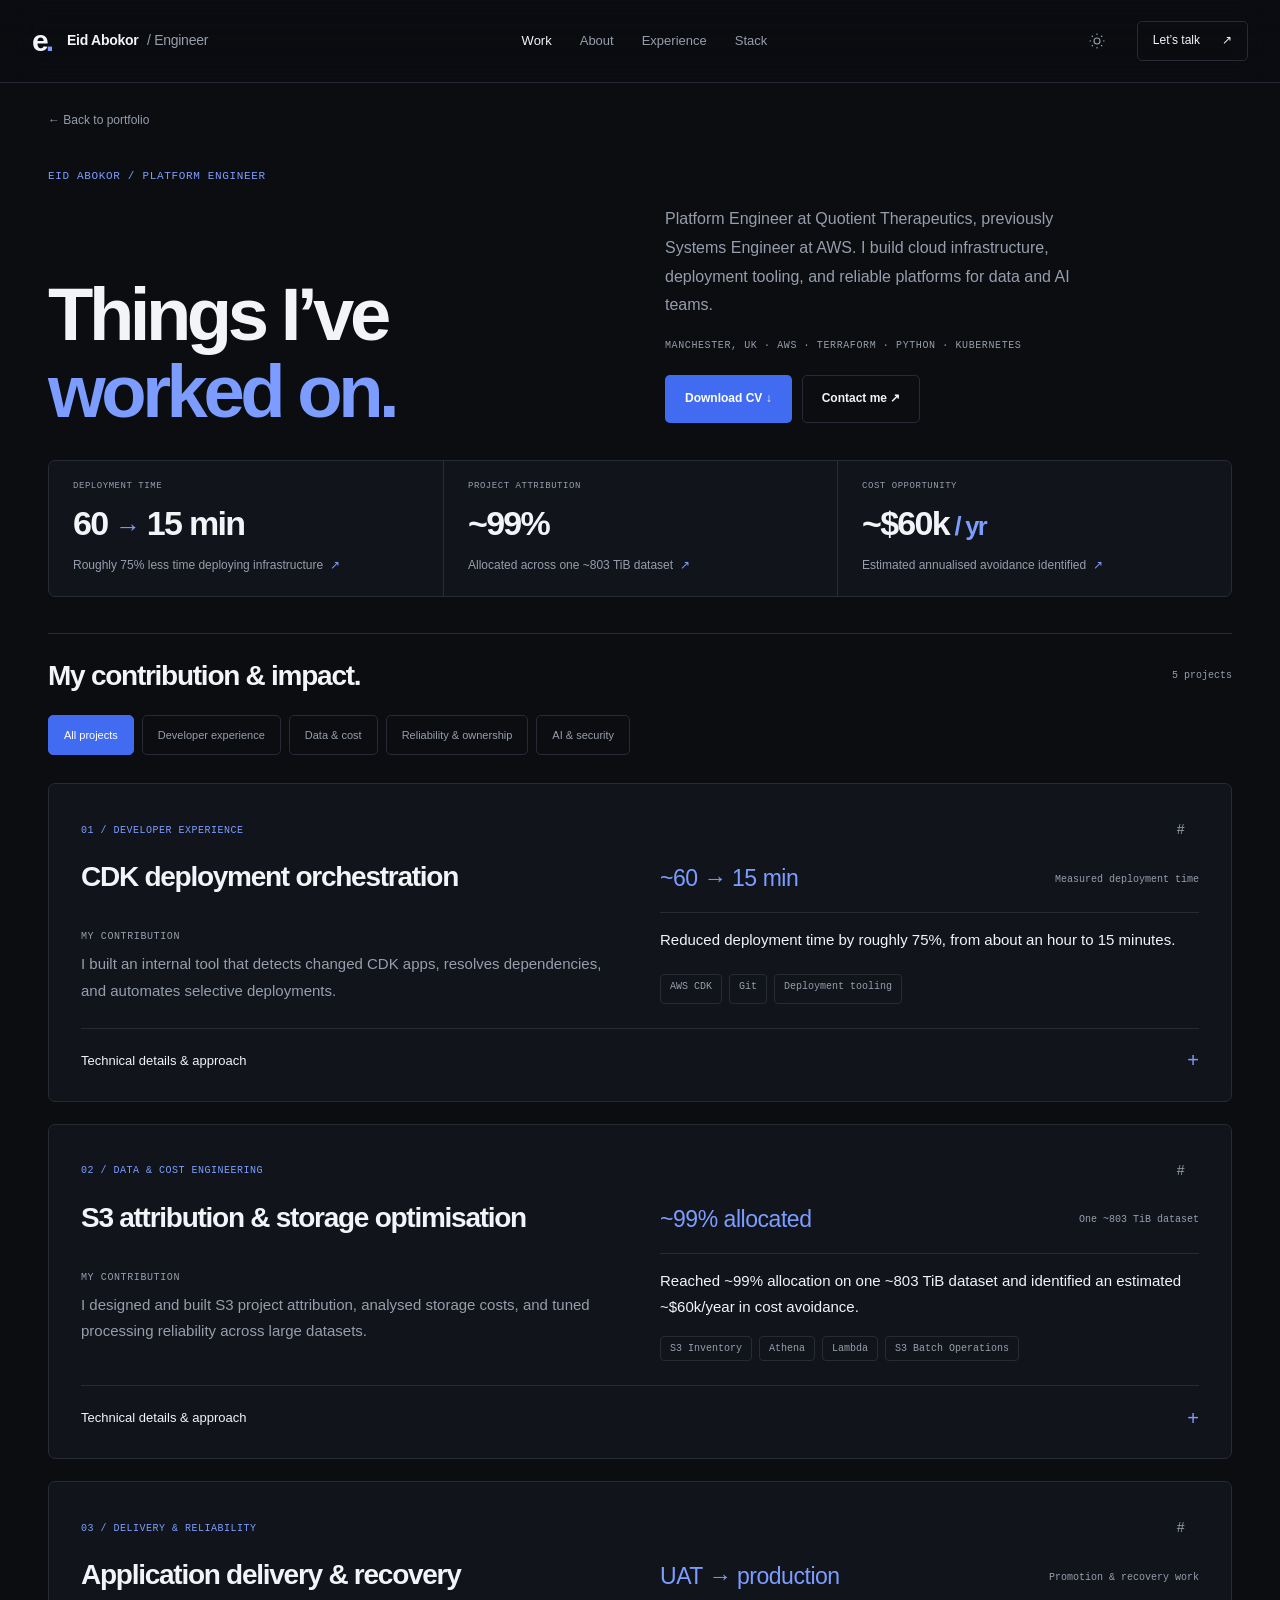
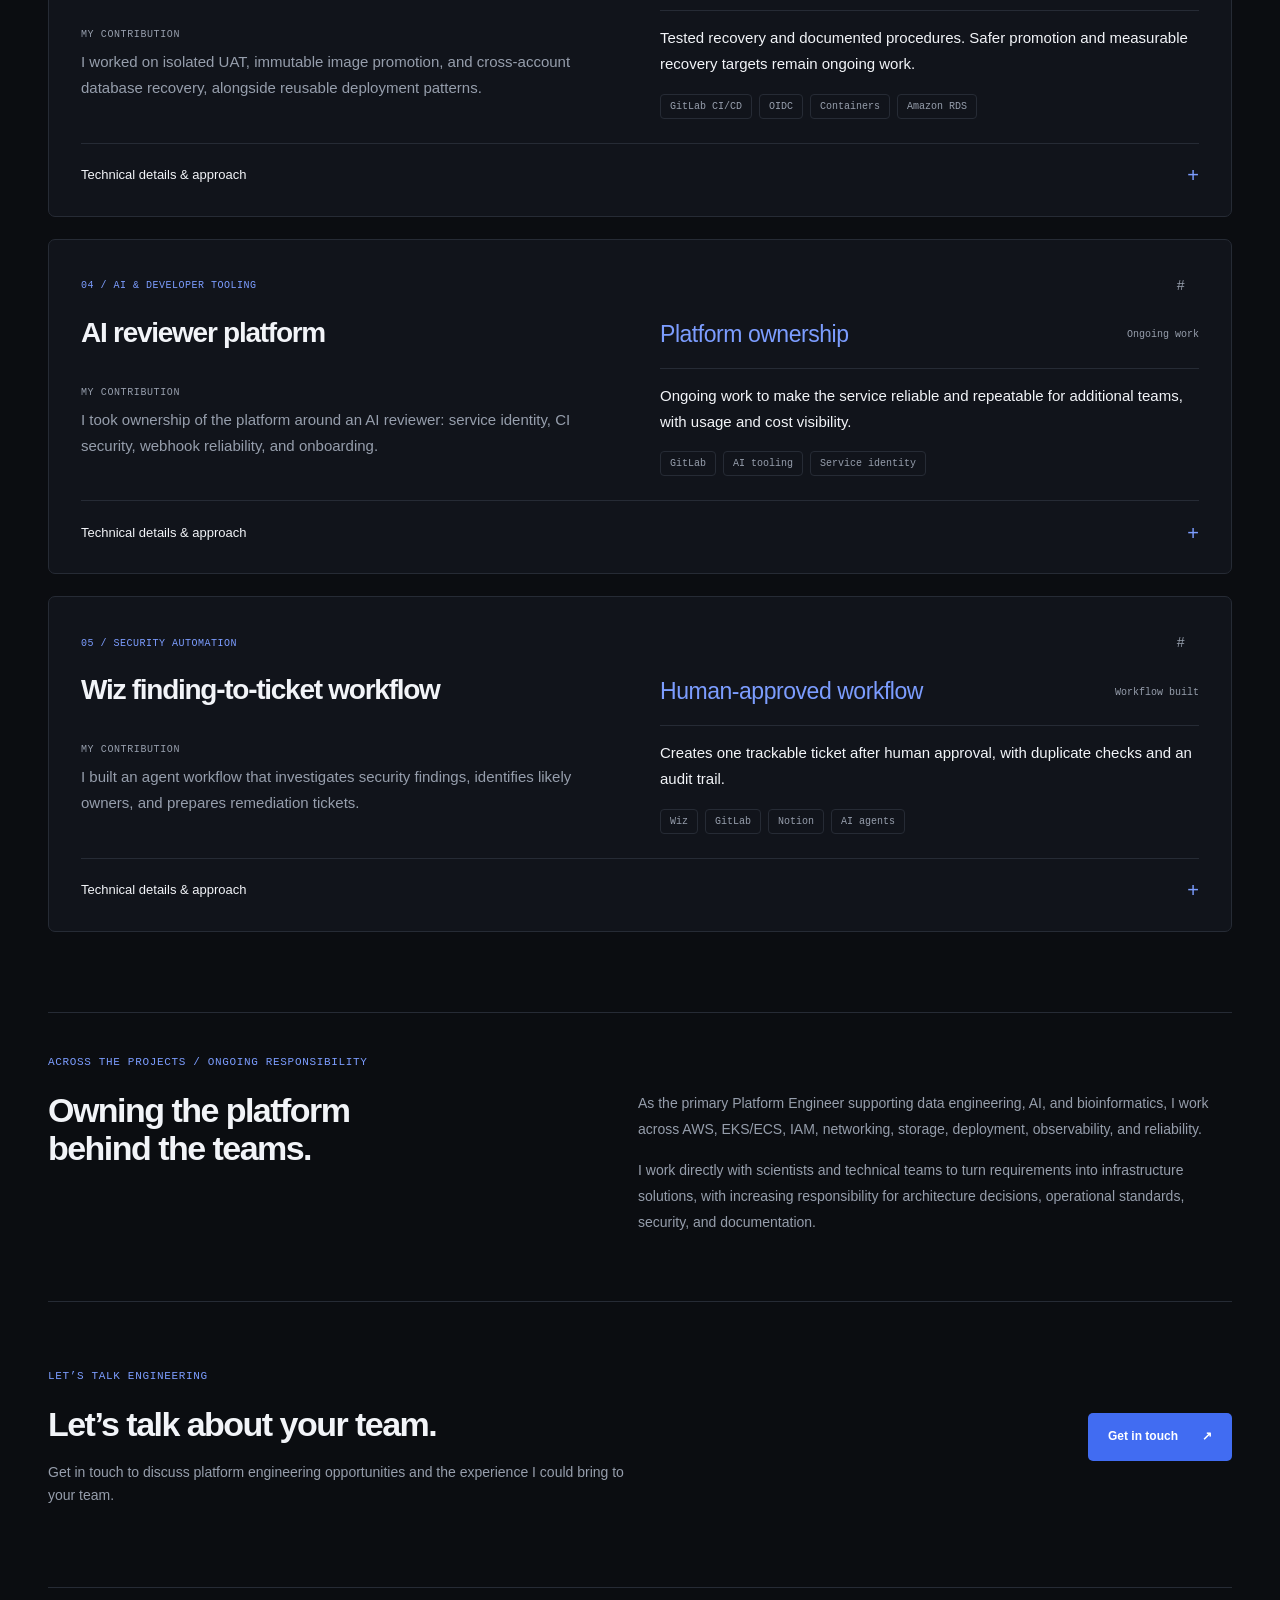
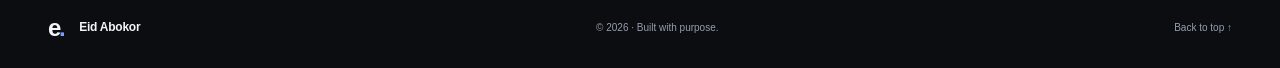
==== work.html @ 801f950e "Add recruiter-focused work page and update portfolio credentials" ====
<!doctype html>
<html lang="en" data-theme="dark">
<head>
  <meta charset="UTF-8" />
  <meta name="viewport" content="width=device-width, initial-scale=1.0" />
  <meta name="description" content="Platform engineering stories by Eid Abokor: deployment tooling, S3 attribution, cloud cost analysis, reliability, and AI workflows." />
  <meta name="theme-color" content="#0b0d11" />
  <title>Things I’ve worked on | Eid Abokor</title>
  <script>try{document.documentElement.dataset.theme=localStorage.getItem('eid-portfolio-theme')==='light'?'light':'dark'}catch{}</script>
  <link rel="stylesheet" href="styles.css" />
  <link rel="stylesheet" href="work.css" />
  <script src="script.js" defer></script>
  <script src="work.js" defer></script>
</head>
<body>
  <a class="skip-link" href="#main">Skip to content</a>
  <header class="site-header"><div class="header-inner">
    <a class="brand" href="index.html" aria-label="Eid Abokor, home"><span class="brand-mark">e<span>.</span></span><span>Eid Abokor<span class="brand-role"> / Engineer</span></span></a>
    <nav class="site-nav" id="site-nav" aria-label="Primary navigation"><a href="work.html" aria-current="page">Work</a><a href="index.html#about">About</a><a href="index.html#experience">Experience</a><a href="index.html#stack">Stack</a></nav>
    <div class="header-actions"><button class="theme-toggle" type="button" aria-label="Switch to light mode"><svg viewBox="0 0 24 24" fill="none" stroke="currentColor" stroke-width="1.5" aria-hidden="true"><circle cx="12" cy="12" r="4"/><path d="M12 2v2m0 16v2M2 12h2m16 0h2M5 5l1.5 1.5m11 11L19 19M5 19l1.5-1.5m11-11L19 5"/></svg></button><a class="header-contact" href="index.html#contact">Let’s talk <span aria-hidden="true">↗</span></a><button class="menu-button" type="button" aria-expanded="false" aria-controls="site-nav" aria-label="Open navigation"><span></span><span></span></button></div>
  </div></header>
  <main id="main">
    <section class="work-hero container" id="top">
      <a class="text-link work-back" href="index.html">← Back to portfolio</a>
      <p class="eyebrow section-index">EID ABOKOR / PLATFORM ENGINEER</p>
      <div class="work-intro"><h1>Things I’ve<br /><span>worked on.</span></h1><div><p>Platform Engineer at Quotient Therapeutics, previously Systems Engineer at AWS. I build cloud infrastructure, deployment tooling, and reliable platforms for data and AI teams.</p><p class="work-edition">MANCHESTER, UK · AWS · TERRAFORM · PYTHON · KUBERNETES</p><div class="work-actions"><a class="button primary" href="assets/Eid_Abokor_CV_2026-09-17.pdf" download>Download CV ↓</a><a class="button secondary" href="mailto:abokoreid1@yahoo.com">Contact me ↗</a></div></div></div>
      <div class="work-highlights" aria-label="Selected outcomes">
        <a href="#cdk-orchestration"><span class="highlight-label">DEPLOYMENT TIME</span><strong>60 <span>→</span> 15 min</strong><p>Roughly 75% less time deploying infrastructure <span aria-hidden="true">↗</span></p></a>
        <a href="#s3-attribution"><span class="highlight-label">PROJECT ATTRIBUTION</span><strong>~99%</strong><p>Allocated across one ~803 TiB dataset <span aria-hidden="true">↗</span></p></a>
        <a href="#s3-costs"><span class="highlight-label">COST OPPORTUNITY</span><strong>~$60k<span> / yr</span></strong><p>Estimated annualised avoidance identified <span aria-hidden="true">↗</span></p></a>
      </div>
    </section>
    <section class="container stories-section" aria-labelledby="stories-heading">
      <div class="stories-heading"><h2 id="stories-heading">My contribution & impact.</h2><p id="story-count" role="status" aria-live="polite" aria-atomic="true">5 projects</p></div>
      <div class="story-filters" role="group" aria-label="Filter projects by topic" hidden>
        <button type="button" data-filter="all" aria-pressed="true">All projects</button>
        <button type="button" data-filter="delivery" aria-pressed="false">Developer experience</button>
        <button type="button" data-filter="data" aria-pressed="false">Data &amp; cost</button>
        <button type="button" data-filter="reliability" aria-pressed="false">Reliability &amp; ownership</button>
        <button type="button" data-filter="ai-security" aria-pressed="false">AI &amp; security</button>
      </div>
      <div class="story-grid">
        <article class="story-card" id="cdk-orchestration" data-category="delivery" aria-labelledby="cdk-orchestration-title">
          <div class="story-meta"><span>01 / Developer experience</span><a href="#cdk-orchestration" aria-label="Link to project: CDK deployment orchestration">#</a></div>
          <h3 id="cdk-orchestration-title">CDK deployment orchestration</h3>
          <p class="story-summary"><span class="contribution-label">MY CONTRIBUTION</span>I built an internal tool that detects changed CDK apps, resolves dependencies, and automates selective deployments.</p>
          <div class="story-outcome"><strong>~60 → 15 min</strong><span>Measured deployment time</span></div>
          <p class="impact-description">Reduced deployment time by roughly 75%, from about an hour to 15 minutes.</p>
          <div class="tags"><span>AWS CDK</span><span>Git</span><span>Deployment tooling</span></div>
          <details><summary><span>Technical details &amp; approach</span><span class="detail-toggle" aria-hidden="true">+</span></summary><div class="story-details">
            <h4>The problem</h4><p>Multiple independent CDK apps lived in the same repositories. Whole-repository Bash deployments were slow and hard to manage.</p>
            <h4>What I did</h4><ul><li>Built CDK Grunt, an internal tool that discovers CDK apps and maps Git changes to the apps they affect.</li><li>Resolved dependency-aware deployment order and added changed-only deployment and diff workflows.</li><li>Replaced repeated Bash deployment logic with reusable tooling and clear failure reporting.</li></ul>
            <h4>Result</h4><p>Infrastructure deployment time fell from roughly 60 minutes to 15 minutes — about a 75% reduction.</p>
            <div class="story-lesson"><h4>The takeaway</h4><p>Understanding app boundaries and dependencies made selective deployment practical.</p></div>
          </div></details>
        </article>
        <article class="story-card" id="s3-platform" data-category="data reliability" aria-labelledby="s3-platform-title">
          <div class="story-meta"><span>02 / Data &amp; cost engineering</span><a href="#s3-platform" aria-label="Link to project: S3 attribution &amp; storage optimisation">#</a></div>
          <h3 id="s3-platform-title">S3 attribution &amp; storage optimisation</h3>
          <p class="story-summary"><span class="contribution-label">MY CONTRIBUTION</span>I designed and built S3 project attribution, analysed storage costs, and tuned processing reliability across large datasets.</p>
          <div class="story-outcome"><strong>~99% allocated</strong><span>One ~803 TiB dataset</span></div>
          <p class="impact-description">Reached ~99% allocation on one ~803 TiB dataset and identified an estimated ~$60k/year in cost avoidance.</p>
          <div class="tags"><span>S3 Inventory</span><span>Athena</span><span>Lambda</span><span>S3 Batch Operations</span></div>
          <details><summary><span>Technical details &amp; approach</span><span class="detail-toggle" aria-hidden="true">+</span></summary><div class="story-details">
            <section class="project-chapter" id="s3-attribution" aria-labelledby="s3-attribution-heading"><h4 class="chapter-heading" id="s3-attribution-heading">01 / Project attribution</h4><h5>The problem</h5><p>Large S3 datasets lacked consistent project attribution, making ownership and storage-cost allocation difficult.</p>
            <h5>What I did</h5><ul><li>Investigated metadata and existing mappings, then designed a workflow using S3 Inventory, Athena, S3 Batch Operations, Lambda, and object tagging.</li><li>Built a resolver that allocates objects only when there is enough evidence; uncertain objects remain unallocated.</li><li>Used version-aware manifests, dry runs, backups, and reconciliation, while preserving unrelated object tags.</li></ul>
            <h5>Result</h5><p>One dataset of roughly 803 TiB reached approximately 99% project allocation.</p>
            <div class="story-lesson"><h5>The takeaway</h5><p>At this scale, explicit uncertainty and reversible changes matter as much as coverage.</p></div></section><section class="project-chapter" id="s3-costs" aria-labelledby="s3-costs-heading"><h4 class="chapter-heading" id="s3-costs-heading">02 / Noncurrent versions &amp; cost analysis</h4><h5>The problem</h5><p>Historical, noncurrent S3 object versions were consuming significant storage.</p>
            <h5>What I did</h5><ul><li>Used S3 Inventory and Athena to identify old versions and quantify potential storage savings.</li><li>Identified approximately 1.56 million noncurrent versions consuming around 210 TiB.</li><li>Helped establish tracking for archive and deletion savings and further lifecycle optimisation.</li></ul>
            <h5>Estimated cost avoidance</h5><p>Identified an estimated $60k in annualised storage-cost avoidance, with additional opportunities for lifecycle and archive optimisation. Realised savings require separate tracking.</p>
            <div class="story-lesson"><h5>The takeaway</h5><p>Separate identified opportunities, estimates, and achieved savings when reporting cost impact.</p></div></section><section class="project-chapter" id="lambda-concurrency" aria-labelledby="lambda-concurrency-heading"><h4 class="chapter-heading" id="lambda-concurrency-heading">03 / Concurrency &amp; reliable processing</h4><h5>The problem</h5><p>Increasing concurrency during large-scale S3 tagging correlated with more processing failures.</p>
            <h5>What I did</h5><ul><li>Tested different concurrency levels and compared reliability.</li><li>Explored whether ECS workers could provide more control over worker count, request rate, retries, and back-pressure.</li><li>Recognised that both Lambda and ECS still call S3 APIs; a runtime change alone would not remove downstream pressure.</li></ul>
            <h5>Tested finding</h5><p>Testing showed that reducing Lambda concurrency improved reliability. ECS workers remained an option under discussion for finer processing control.</p>
            <div class="story-lesson"><h5>The takeaway</h5><p>The useful question is how fast millions of objects can be processed safely without overwhelming downstream systems.</p></div></section>
          </div></details>
        </article>
        <article class="story-card" id="application-platform" data-category="delivery reliability" aria-labelledby="application-platform-title">
          <div class="story-meta"><span>03 / Delivery &amp; reliability</span><a href="#application-platform" aria-label="Link to project: Application delivery &amp; recovery">#</a></div>
          <h3 id="application-platform-title">Application delivery &amp; recovery</h3>
          <p class="story-summary"><span class="contribution-label">MY CONTRIBUTION</span>I worked on isolated UAT, immutable image promotion, and cross-account database recovery, alongside reusable deployment patterns.</p>
          <div class="story-outcome"><strong>UAT → production</strong><span>Promotion &amp; recovery work</span></div>
          <p class="impact-description">Tested recovery and documented procedures. Safer promotion and measurable recovery targets remain ongoing work.</p>
          <div class="tags"><span>GitLab CI/CD</span><span>OIDC</span><span>Containers</span><span>Amazon RDS</span></div>
          <details><summary><span>Technical details &amp; approach</span><span class="detail-toggle" aria-hidden="true">+</span></summary><div class="story-details">
            <section class="project-chapter" id="immutable-promotion" aria-labelledby="immutable-promotion-heading"><h4 class="chapter-heading" id="immutable-promotion-heading">01 / UAT &amp; immutable promotion</h4><h5>The problem</h5><p>An application platform needed a safer way to test and promote changes into production.</p>
            <h5>What I did</h5><ul><li>Worked on an isolated UAT environment and an immutable container promotion model.</li><li>Separated application deployment responsibilities from infrastructure management.</li><li>Designed least-privilege GitLab OIDC access for deployment workflows.</li></ul>
            <h5>Design goal</h5><p>The goal is to validate an image in UAT and promote that same artifact to production, reducing drift and making deployments easier to reason about.</p>
            <div class="story-lesson"><h5>The takeaway</h5><p>Clear ownership boundaries and artifact identity make the release path easier to understand.</p></div></section><section class="project-chapter" id="disaster-recovery" aria-labelledby="disaster-recovery-heading"><h4 class="chapter-heading" id="disaster-recovery-heading">02 / Disaster recovery</h4><h5>The problem</h5><p>The team needed confidence that the platform could recover from database or infrastructure failure.</p>
            <h5>What I did</h5><ul><li>Worked on RDS recovery testing and cross-account backup and restore into an isolated disaster recovery environment.</li><li>Tested restoration rather than relying only on the existence of backups.</li><li>Documented recovery procedures and worked toward measurable recovery objectives.</li></ul>
            <h5>Recovery work</h5><p>Tested recovery and documented procedures. Measurable recovery time and recovery point objectives (RTO/RPO) remain a work in progress.</p>
            <div class="story-lesson"><h5>The takeaway</h5><p>A backup becomes useful operational evidence when the recovery process is exercised.</p></div></section><section class="project-chapter" id="golden-path" aria-labelledby="golden-path-heading"><h4 class="chapter-heading" id="golden-path-heading">03 / Related work: a reusable deployment path</h4><h5>The problem</h5><p>Application delivery could require separate application and infrastructure changes, creating manual steps and ambiguity about ownership.</p>
            <h5>What I did</h5><ul><li>Worked on a deployment model where application repositories can deploy within platform-defined guardrails.</li><li>Used reusable infrastructure patterns, least-privilege roles, gated promotion, and immutable artifacts.</li><li>Defined boundaries between stable platform infrastructure and application deployment.</li></ul>
            <h5>Design goal</h5><p>The goal is to reduce manual deployment steps and configuration drift while avoiding competing control planes.</p>
            <div class="story-lesson"><h5>The takeaway</h5><p>A useful platform makes the supported path clear and gives teams room to work within it.</p></div></section>
          </div></details>
        </article>
        <article class="story-card" id="ai-reviewer" data-category="ai-security" aria-labelledby="ai-reviewer-title">
          <div class="story-meta"><span>04 / AI &amp; developer tooling</span><a href="#ai-reviewer" aria-label="Link to project: AI reviewer platform">#</a></div>
          <h3 id="ai-reviewer-title">AI reviewer platform</h3>
          <p class="story-summary"><span class="contribution-label">MY CONTRIBUTION</span>I took ownership of the platform around an AI reviewer: service identity, CI security, webhook reliability, and onboarding.</p>
          <div class="story-outcome"><strong>Platform ownership</strong><span>Ongoing work</span></div>
          <p class="impact-description">Ongoing work to make the service reliable and repeatable for additional teams, with usage and cost visibility.</p>
          <div class="tags"><span>GitLab</span><span>AI tooling</span><span>Service identity</span></div>
          <details><summary><span>Technical details &amp; approach</span><span class="detail-toggle" aria-hidden="true">+</span></summary><div class="story-details">
            <h4>The problem</h4><p>An AI reviewer prototype already had working GitLab hooks, but needed a reliable platform that other teams could safely use.</p>
            <h4>What I did</h4><ul><li>Took ownership of platform engineering: service-account identity, dedicated API credentials, and secure CI configuration.</li><li>Focused on webhook reliability, failure handling, cost and usage visibility, and documentation.</li><li>Preserved read-only restrictions and used dry runs for real merge request testing.</li></ul>
            <h4>Ongoing work</h4><p>The platform work focuses on reliable service operation, secure access, usage visibility, and repeatable onboarding. Model, prompt, and review-quality work is owned separately.</p>
            <div class="story-lesson"><h4>The takeaway</h4><p>Productionising AI also means owning identity, reliability, operational costs, and the onboarding experience.</p></div>
          </div></details>
        </article>
        <article class="story-card" id="security-automation" data-category="ai-security" aria-labelledby="security-automation-title">
          <div class="story-meta"><span>05 / Security automation</span><a href="#security-automation" aria-label="Link to project: Wiz finding-to-ticket workflow">#</a></div>
          <h3 id="security-automation-title">Wiz finding-to-ticket workflow</h3>
          <p class="story-summary"><span class="contribution-label">MY CONTRIBUTION</span>I built an agent workflow that investigates security findings, identifies likely owners, and prepares remediation tickets.</p>
          <div class="story-outcome"><strong>Human-approved workflow</strong><span>Workflow built</span></div>
          <p class="impact-description">Creates one trackable ticket after human approval, with duplicate checks and an audit trail.</p>
          <div class="tags"><span>Wiz</span><span>GitLab</span><span>Notion</span><span>AI agents</span></div>
          <details><summary><span>Technical details &amp; approach</span><span class="detail-toggle" aria-hidden="true">+</span></summary><div class="story-details">
            <h4>The problem</h4><p>Security alerts required manual investigation to locate affected code, identify an owner, and define remediation work.</p>
            <h4>What I did</h4><ul><li>Built a workflow that reads the finding and identifies the affected repository or dependency.</li><li>Used Git history to investigate likely ownership and checked Notion for duplicate tickets.</li><li>Prepared a consistent Service Desk ticket with evidence and remediation instructions, requiring human approval before writing.</li></ul>
            <h4>Workflow built</h4><p>Security findings become assigned, trackable remediation work with human control and an audit trail. After approval, the workflow creates one Notion ticket and does not modify Wiz or GitLab.</p>
            <div class="story-lesson"><h4>The takeaway</h4><p>Useful automation can prepare the investigation while keeping consequential actions explicit and reviewable.</p></div>
          </div></details>
        </article>
      </div>
    </section>
    <section class="container ownership-context" aria-labelledby="ownership-heading" id="platform-ownership">
      <p class="eyebrow section-index">ACROSS THE PROJECTS / ONGOING RESPONSIBILITY</p>
      <div><h2 id="ownership-heading">Owning the platform<br />behind the teams.</h2><div><p>As the primary Platform Engineer supporting data engineering, AI, and bioinformatics, I work across AWS, EKS/ECS, IAM, networking, storage, deployment, observability, and reliability.</p><p>I work directly with scientists and technical teams to turn requirements into infrastructure solutions, with increasing responsibility for architecture decisions, operational standards, security, and documentation.</p></div></div>
    </section>
    <section class="container work-closing" aria-labelledby="work-contact-heading"><div><p class="eyebrow section-index">LET’S TALK ENGINEERING</p><h2 id="work-contact-heading">Let’s talk about your team.</h2><p>Get in touch to discuss platform engineering opportunities and the experience I could bring to your team.</p></div><a class="button primary" href="mailto:abokoreid1@yahoo.com">Get in touch <span aria-hidden="true">↗</span></a></section>
  </main>
  <footer class="container"><a class="brand" href="index.html"><span class="brand-mark">e<span>.</span></span><span>Eid Abokor</span></a><p>© <span id="year">2026</span> · Built with purpose.</p><a class="back-top" href="#top">Back to top ↑</a></footer>
</body>
</html>
---- styles.css ----
/* Theme tokens */
:root{color-scheme:dark;--bg:#0b0d11;--surface:#11141b;--surface-2:#171c25;--text:#f2f4f8;--muted:#969eac;--line:#262b35;--accent:#7c9dff;--blue:#416cf2;--diagram:#101723;--diagram-line:#2b3c59;--mono:"SFMono-Regular",Consolas,"Liberation Mono",monospace;font-family:Inter,-apple-system,BlinkMacSystemFont,"Segoe UI",sans-serif}
[data-theme="light"]{color-scheme:light;--bg:#fafbfe;--surface:#f0f3f9;--surface-2:#e7ecf5;--text:#151b28;--muted:#586477;--line:#d5dce8;--accent:#315bc6;--blue:#345ed7;--diagram:#eaf0fb;--diagram-line:#b9c9e8}
*{box-sizing:border-box}html{scroll-behavior:smooth;scroll-padding-top:100px}body{margin:0;background:var(--bg);color:var(--text);font-size:16px;line-height:1.65;-webkit-font-smoothing:antialiased}a{color:inherit;text-decoration:none}button{font:inherit}button,a{-webkit-tap-highlight-color:transparent;touch-action:manipulation}a:focus-visible,button:focus-visible{outline:2px solid var(--accent);outline-offset:6px}::selection{background:var(--blue);color:white}img,svg{display:block;max-width:100%}h1,h2,h3,p{margin:0}h1,h2,h3{line-height:1.13;letter-spacing:-.045em}h1,h2{text-wrap:balance}p{overflow-wrap:break-word}.container{width:min(1184px,calc(100% - 96px));margin-inline:auto}.skip-link{position:fixed;top:-80px;left:20px;padding:12px 20px;background:var(--blue);color:white;z-index:100}.skip-link:focus{top:12px}.eyebrow{display:flex;align-items:center;gap:10px;font-family:var(--mono);font-size:11px;font-weight:500;letter-spacing:.06em;text-transform:uppercase}.status-dot{display:inline-block;width:6px;height:6px;flex:none;border-radius:50%;background:var(--accent)}.eyebrow-divider{color:var(--line);margin-inline:2px}.section-index{color:var(--accent);margin-bottom:20px}.text-muted{color:var(--muted)}
/* Navigation */
.site-header{position:sticky;top:0;z-index:20;border-bottom:1px solid var(--line);background:var(--bg);background:color-mix(in srgb,var(--bg) 92%,transparent);backdrop-filter:blur(20px)}.header-inner{width:min(1344px,calc(100% - 64px));margin:auto;display:flex;align-items:center;justify-content:space-between;min-height:82px;gap:28px}.brand{display:inline-flex;align-items:center;gap:12px;font-size:14px;font-weight:650;letter-spacing:-.02em;white-space:nowrap}.brand-mark{font-size:30px;line-height:1;font-weight:750;letter-spacing:-.1em;margin-right:4px}.brand-mark>span{color:var(--accent)}.brand-role{color:var(--muted);font-weight:400;margin-left:5px}.site-nav{display:flex;gap:28px}.site-nav a{font-size:13px;color:var(--muted);transition:color .2s}.site-nav a:hover,.site-nav a[aria-current]{color:var(--text)}.header-actions{display:flex;align-items:center;gap:20px}.header-contact{display:flex;gap:22px;font-size:12px;border:1px solid var(--line);padding:9px 15px;border-radius:5px}.header-contact:hover{border-color:var(--accent)}.theme-toggle,.menu-button{border:0;padding:7px;background:none;color:var(--muted);cursor:pointer;min-width:36px;min-height:36px}.theme-toggle svg{width:18px;height:18px}.menu-button{display:none}.menu-button span{width:19px;height:1px;display:block;background:currentColor;margin:6px auto}
/* Hero and architecture illustration */
.hero{display:grid;grid-template-columns:1.08fr 1fr;align-items:center;gap:70px;padding-block:88px 72px}.hero .eyebrow{color:var(--muted);font-size:10px;letter-spacing:.035em;margin-bottom:30px}.hero h1{font-size:clamp(64px,6.6vw,92px);font-weight:650;line-height:1.02;letter-spacing:-.065em}.hero h1>span{color:var(--accent)}.hero-summary{max-width:420px;margin-top:25px;font-size:16px;line-height:1.8;color:var(--muted)}.hero-actions{display:flex;flex-wrap:wrap;gap:12px;margin-top:30px}.button{display:inline-flex;align-items:center;justify-content:center;gap:24px;min-height:48px;border:1px solid transparent;border-radius:5px;padding:12px 19px;font-size:12px;font-weight:600;transition:background .2s,transform .2s,border-color .2s}.button:hover{transform:translateY(-2px)}.button.primary{background:var(--blue);color:#fff}.button.primary:hover{background:#315bdd}.button.secondary{border-color:var(--line);background:transparent}.button.secondary:hover{border-color:var(--muted)}.button svg{width:17px;height:17px}.hero-footnote{display:flex;align-items:center;gap:24px;margin-top:38px;font-size:10px;color:var(--muted)}.hero-footnote strong{font-weight:500;color:var(--text)}.hero-footnote a{white-space:nowrap}.platform-visual{position:relative;border:1px solid var(--line);border-radius:9px;background:var(--surface);box-shadow:0 25px 65px -35px #0009;transform:translateY(7px)}.visual-header,.visual-footer{display:flex;align-items:center;justify-content:space-between;gap:12px;font-family:var(--mono);font-size:10px;color:var(--muted)}.visual-header{padding:17px 20px;border-bottom:1px solid var(--line)}.visual-header>span:first-child{display:flex;align-items:center;gap:10px}.file-icon{font-size:16px;color:var(--accent)}.architecture{padding:25px 28px;background-image:radial-gradient(var(--line) .7px,transparent .7px);background-size:16px 16px}.architecture-label{display:flex;justify-content:space-between;margin-bottom:22px;font:9px var(--mono);letter-spacing:.08em;color:var(--muted)}.architecture-node{display:flex;gap:17px;align-items:center;background:var(--surface);padding:19px 18px;border:1px solid var(--line);border-radius:5px}.source-node{border-color:var(--diagram-line)}.node-icon{display:grid;place-items:center;width:36px;height:36px;background:var(--surface-2);border:1px solid var(--line);border-radius:5px;color:var(--accent);font:15px var(--mono);flex:none}.node-kicker{display:block;font:8px var(--mono);letter-spacing:.08em;color:var(--muted);margin-bottom:7px}.architecture strong{display:block;font-size:13px;font-weight:550;line-height:1.4;letter-spacing:-.015em}.architecture p{font:9px var(--mono);color:var(--muted);margin-top:5px}.node-check{margin-left:auto;color:var(--accent)}.connector{height:36px;border-left:1px solid var(--diagram-line);margin-left:36px;display:flex;align-items:center;padding-left:13px;position:relative}.connector:after{content:"";position:absolute;bottom:0;left:-3px;width:5px;height:5px;border-right:1px solid var(--accent);border-bottom:1px solid var(--accent);transform:rotate(45deg)}.connector span{font:8px var(--mono);color:var(--muted);background:var(--surface);padding:2px 4px}.runtime-row{display:grid;grid-template-columns:1fr 1fr;gap:12px}.runtime-row>div{padding:17px;border:1px solid var(--diagram-line);border-radius:5px;background:var(--diagram)}.runtime-row strong{display:flex;align-items:center;gap:8px}.runtime-icon{font-size:20px;color:var(--accent);line-height:1}.runtime-row p{margin-left:25px}.observability{display:flex;gap:12px;align-items:center;margin-top:23px;color:var(--muted);font:9px var(--mono)}.observability>span:last-child{margin-left:auto;font-size:18px}.signal-icon{display:flex;align-items:center;gap:3px;height:18px}.signal-icon i{width:2px;height:8px;background:var(--accent)}.signal-icon i:nth-child(2){height:14px}.signal-icon i:nth-child(3){height:6px}.signal-icon i:nth-child(4){height:18px}.signal-icon i:nth-child(5){height:11px}.visual-footer{border-top:1px solid var(--line);padding:13px 20px;font-size:8px}.visual-footer>span:first-child{display:flex;align-items:center;gap:7px}.visual-footer .status-dot{width:4px;height:4px}.technology-strip{border-block:1px solid var(--line)}.technology-strip>.container{display:flex;align-items:center;gap:50px;padding-block:25px}.technology-strip p{font-size:10px;color:var(--muted);white-space:nowrap}.technology-strip ul{display:flex;flex-wrap:wrap;justify-content:space-between;gap:20px;width:100%;margin:0;padding:0;list-style:none;color:var(--muted);font-weight:600;font-size:15px;letter-spacing:-.035em}
/* Project cards */
.section{padding-block:100px}.section-heading{display:flex;justify-content:space-between;align-items:flex-end;gap:30px;margin-bottom:40px}h2{font-size:clamp(32px,3.5vw,46px);font-weight:580;letter-spacing:-.045em}.text-link{font-size:12px;display:flex;align-items:center;gap:25px;white-space:nowrap;padding-bottom:6px}.text-link:hover{color:var(--accent)}.project-grid{display:grid;grid-template-columns:1fr 1fr;gap:24px}.project-card{display:flex;flex-direction:column;border:1px solid var(--line);border-radius:8px;overflow:hidden;background:var(--surface);transition:border-color .2s,transform .2s}.project-card:hover{transform:translateY(-4px);border-color:var(--accent)}.project-art{height:288px;padding:21px 24px;background:var(--diagram);border-bottom:1px solid var(--line);background-image:linear-gradient(var(--diagram-line) 1px,transparent 1px),linear-gradient(90deg,var(--diagram-line) 1px,transparent 1px);background-size:32px 32px;background-blend-mode:soft-light}.diagram-heading{display:flex;justify-content:space-between;font:8px var(--mono);color:var(--muted);letter-spacing:.08em}.eks-diagram,.ecs-diagram{max-width:320px;margin:24px auto 0;text-align:center;font:10px var(--mono)}.diagram-source,.edge-node{display:inline-flex;align-items:center;gap:20px;padding:11px 20px;border:1px solid var(--diagram-line);background:var(--surface);border-radius:4px}.diagram-source span,.edge-node span{color:var(--accent)}.diagram-line{height:19px;width:1px;margin:auto;background:var(--accent)}.cluster-boundary{border:1px dashed var(--accent);border-radius:5px;padding:11px 16px;position:relative;background:var(--diagram)}.cluster-label{display:block;font-size:8px;text-align:left;color:var(--accent);margin-bottom:9px}.cluster-nodes{display:grid;grid-template-columns:repeat(3,1fr);gap:10px}.cluster-nodes>div{background:var(--surface);border:1px solid var(--diagram-line);border-radius:4px;padding:8px;font-size:8px;color:var(--muted)}.cluster-nodes span{display:block;font-size:22px;color:var(--accent);margin-bottom:4px}.diagram-bottom{display:flex;justify-content:center;gap:20px;font-size:8px;color:var(--muted);margin-top:15px}.load-balancer{padding:10px;border:1px solid var(--diagram-line);border-radius:4px;background:var(--surface);color:var(--accent)}.ecs-diagram{margin-top:22px}.service-row{display:flex;gap:13px;align-items:center}.service-row>div{background:var(--surface);border:1px solid var(--diagram-line);border-radius:4px;padding:15px 10px;flex:1;white-space:nowrap;font-size:9px}.service-row>span{color:var(--accent)}.service-row>div>span{color:var(--accent);font-size:16px;vertical-align:middle}.project-body{padding:26px 27px 29px;display:flex;flex-direction:column;flex:1}.project-category{font:8px var(--mono);letter-spacing:.05em;color:var(--accent);margin-bottom:14px}.project-title{display:flex;align-items:center;justify-content:space-between;gap:16px}.project-title h3{font-size:23px;letter-spacing:-.04em;font-weight:550}.project-arrow{font-size:24px;color:var(--muted)}.project-body>p:not(.project-category){font-size:13px;line-height:1.85;color:var(--muted);margin-block:14px 22px}.tags{display:flex;flex-wrap:wrap;gap:7px}.tags span{border:1px solid var(--line);padding:4px 9px;border-radius:4px;color:var(--muted);font:9px var(--mono);line-height:1.5}.project-body .tags{margin-top:auto}
/* About, experience, and skills */
.about-section,.stack-section{border-block:1px solid var(--line);background:var(--surface)}.about-grid{display:grid;grid-template-columns:.8fr 1.2fr;gap:110px}.about-profile .eyebrow{margin-bottom:28px}.profile-photo{max-width:320px;height:330px;border-radius:6px;overflow:hidden;background:var(--surface-2)}.profile-photo img{width:100%;height:100%;object-fit:cover;object-position:center 38%;filter:saturate(.65)}.profile-caption{max-width:320px;display:flex;justify-content:space-between;gap:10px;margin-top:14px;font-size:10px;color:var(--muted)}.profile-caption span:first-child{color:var(--text)}.about-copy h2{font-size:36px;line-height:1.2;margin-bottom:24px}.about-copy>p{font-size:14px;color:var(--muted);margin-top:16px;line-height:1.9}.focus-list{margin-top:28px}.focus-list>div{display:grid;grid-template-columns:26px 1fr;column-gap:14px;padding:17px 0;border-top:1px solid var(--line)}.focus-list>div>span{font:9px var(--mono);color:var(--accent);grid-row:span 2;padding-top:4px}.focus-list h3{font-size:14px;line-height:1.5;letter-spacing:-.02em;font-weight:550}.focus-list p{font-size:12px;color:var(--muted);margin-top:3px}.section-aside{font:10px var(--mono);color:var(--muted);padding-bottom:5px}.experience-item{display:grid;grid-template-columns:260px 1fr;gap:40px;border-top:1px solid var(--line);padding-block:36px}.experience-item:last-child{padding-bottom:0}.experience-meta>p{font:10px var(--mono);color:var(--muted);margin-top:4px}.experience-meta>span{display:inline-flex;align-items:center;gap:7px;margin-top:12px;font-size:11px;color:var(--muted)}.experience-meta .current-badge{color:var(--accent);font-size:10px}.company{font-size:12px;color:var(--accent);margin-bottom:10px}.company>span{color:var(--muted);font-size:10px;margin-left:12px}.experience-detail h3{font-size:24px;font-weight:550;letter-spacing:-.03em}.experience-detail h3>span{font-size:15px;color:var(--muted);font-weight:400}.experience-detail>p:not(.company),.experience-detail ul{font-size:13px;line-height:1.85;color:var(--muted)}.experience-detail>p:not(.company){margin-top:17px}.experience-detail ul{padding-left:16px;margin:12px 0 20px}.experience-detail li{padding-left:5px;margin-top:7px}.experience-detail li::marker{color:var(--accent)}.stack-grid{display:grid;grid-template-columns:repeat(3,1fr);border-left:1px solid var(--line);border-top:1px solid var(--line);border-radius:6px;overflow:hidden}.stack-grid article{padding:26px 28px 28px;border-right:1px solid var(--line);border-bottom:1px solid var(--line)}.stack-symbol{display:block;font:21px var(--mono);color:var(--accent);margin-bottom:22px;line-height:24px}.stack-grid h3{font-size:15px;font-weight:550;letter-spacing:-.02em;margin-bottom:10px}.stack-grid p{font-size:12px;color:var(--muted);line-height:1.9;max-width:28ch}.credentials{display:grid;grid-template-columns:1fr 1fr;gap:50px;margin-top:50px}.credentials .eyebrow{color:var(--muted);font-size:9px;margin-bottom:17px}.credentials h3{font-size:16px;font-weight:500;letter-spacing:-.02em;margin-bottom:8px}.credentials p:not(.eyebrow){font-size:12px;color:var(--muted);margin-top:5px}.credentials .cert-name{color:var(--text)!important}.in-progress{font:8px var(--mono);color:var(--accent);margin-left:8px;white-space:nowrap}
/* Contact and footer */
.contact{display:grid;grid-template-columns:1fr 1fr;align-items:center;gap:100px;padding-block:110px}.contact h2{font-size:clamp(40px,4.5vw,62px);line-height:1.08;letter-spacing:-.05em}.contact h2>span{color:var(--accent)}.contact p:not(.eyebrow){font-size:14px;color:var(--muted);margin-top:24px;line-height:1.9}.contact .button{margin-top:28px;min-width:170px}.contact-links>a{display:grid;grid-template-columns:75px 1fr 15px;gap:16px;align-items:center;border-bottom:1px solid var(--line);padding:24px 0}.contact-links>a:first-child{border-top:1px solid var(--line)}.contact-links>a>span:first-child{font:10px var(--mono);color:var(--muted)}.contact-links strong{font-weight:450;font-size:14px;overflow-wrap:anywhere}.contact-links>a>span:last-child{color:var(--accent)}.contact-links a:hover strong{color:var(--accent)}footer.container{display:flex;align-items:center;justify-content:space-between;gap:20px;border-top:1px solid var(--line);padding-block:28px}footer .brand{font-size:12px}footer .brand-mark{font-size:24px}footer p,.back-top{font-size:10px;color:var(--muted)}
/* Responsive layouts */
@media(min-width:1500px){.hero{padding-block:110px 100px;gap:100px}.hero h1{font-size:100px}}
@media(max-width:1100px){.container{width:calc(100% - 64px)}.hero{gap:35px;padding-block:68px}.hero h1{font-size:76px}.architecture{padding:22px 18px}.hero-footnote{gap:15px;flex-wrap:wrap}.brand-role{display:none}.about-grid{gap:65px}.experience-item{grid-template-columns:210px 1fr;gap:30px}.contact{gap:50px}.contact-links>a{grid-template-columns:60px 1fr 12px;gap:10px}.technology-strip>.container{gap:30px}.technology-strip ul{font-size:13px}}
@media(max-width:800px){.header-inner{width:calc(100% - 40px);min-height:72px;gap:15px}.site-nav{gap:20px}.header-actions{gap:10px}.header-contact{display:none}.container{width:calc(100% - 48px)}.hero{grid-template-columns:1fr;gap:45px;padding-block:55px}.hero-copy{max-width:600px}.hero h1{font-size:86px}.hero-summary{max-width:490px}.platform-visual{width:100%;max-width:550px;justify-self:center;transform:none}.architecture{padding:24px 28px}.hero-footnote{margin-top:27px}.technology-strip>.container{align-items:flex-start;flex-direction:column;gap:15px}.technology-strip ul{justify-content:flex-start;column-gap:30px;row-gap:12px}.section{padding-block:72px}.section-heading{margin-bottom:30px}.project-grid{gap:16px}.project-art{padding:20px 15px;height:275px}.diagram-heading{font-size:7px}.diagram-source{gap:12px;padding:10px;font-size:9px}.cluster-boundary{padding:10px}.project-body{padding:21px 19px 25px}.project-title h3{font-size:20px}.service-row{gap:7px}.service-row>div{font-size:8px;padding:14px 6px}.diagram-bottom{gap:10px;font-size:7px}.about-grid{gap:40px;grid-template-columns:.75fr 1fr}.about-copy h2{font-size:29px}.profile-photo{height:290px}.profile-caption{flex-direction:column;gap:2px}.experience-item{grid-template-columns:160px 1fr;gap:25px}.section-aside{display:none}.stack-grid article{padding:24px 20px}.contact{gap:35px;padding-block:75px}.contact-links>a{grid-template-columns:1fr 15px;gap:6px}.contact-links>a>span:first-child{grid-column:1 / -1}.contact-links strong{font-size:12px}.credentials{gap:30px}}
@media(max-width:600px){html{scroll-padding-top:88px}.container{width:calc(100% - 40px)}.site-nav{position:absolute;top:100%;left:0;right:0;display:none;flex-direction:column;gap:0;padding:12px 20px 20px;background:var(--bg);border-bottom:1px solid var(--line)}.site-nav.is-open{display:flex}.site-nav a{padding:12px;font-size:15px}.menu-button{display:block}.header-actions{gap:8px}.hero{padding-block:45px 40px;gap:38px}.hero .eyebrow{font-size:8px;gap:7px;margin-bottom:24px}.hero h1{font-size:clamp(58px,15.5vw,86px)}.hero h1 br:nth-child(2){display:block}.hero-summary{font-size:14px;margin-top:23px}.hero-actions{gap:10px;margin-top:25px}.button{font-size:11px;padding:12px 16px;gap:15px}.hero-footnote{font-size:9px;gap:16px}.architecture{padding:20px}.architecture-label{font-size:8px;margin-bottom:18px}.visual-header{padding:13px 17px;font-size:9px}.architecture-node{padding:16px 13px;gap:13px}.architecture strong{font-size:12px}.runtime-row>div{padding:14px 12px}.runtime-row p{font-size:8px}.visual-footer{padding:12px 15px;font-size:7px;gap:7px}.technology-strip>.container{padding-block:20px}.technology-strip ul{font-size:12px;column-gap:24px}.section{padding-block:58px}.section-heading{align-items:flex-start;flex-direction:column;gap:18px}.section-index{margin-bottom:16px;font-size:9px}h2{font-size:32px}.text-link{font-size:11px}.project-grid{grid-template-columns:1fr;gap:22px}.project-art{height:282px;padding:20px 22px}.diagram-heading{font-size:8px}.diagram-source{font-size:10px;gap:20px;padding:11px 20px}.service-row>div{font-size:9px;padding:15px 10px}.diagram-bottom{font-size:8px;gap:20px}.project-body{padding:24px}.project-title h3{font-size:23px}.project-category{font-size:7px}.about-grid{grid-template-columns:1fr;gap:34px}.about-profile{display:grid;grid-template-columns:100px 1fr;gap:0 20px;align-items:center}.about-profile .eyebrow{grid-column:1/-1;margin-bottom:24px}.profile-photo{height:112px;width:100px}.profile-caption{margin:0;gap:6px;font-size:11px}.profile-caption>span:first-child{font-size:19px;font-weight:550}.about-copy h2{font-size:32px}.experience-item{grid-template-columns:1fr;gap:20px;padding-block:28px}.experience-meta{display:flex;align-items:center;gap:17px;flex-wrap:wrap}.experience-meta>p,.experience-meta>span{margin:0;font-size:9px}.experience-detail h3{font-size:23px;line-height:1.3}.experience-detail h3>span{display:block;margin-top:5px;font-size:14px}.company>span{font-size:9px}.stack-grid{grid-template-columns:1fr 1fr}.stack-grid article{padding:23px 17px}.stack-grid h3{font-size:14px;line-height:1.3}.stack-grid p{font-size:11px}.stack-symbol{margin-bottom:17px}.credentials{grid-template-columns:1fr;gap:30px;margin-top:35px}.contact{grid-template-columns:1fr;gap:40px;padding-block:64px}.contact h2{font-size:45px}.contact-links>a{grid-template-columns:64px 1fr 15px;padding-block:21px;gap:10px}.contact-links>a>span:first-child{grid-column:auto}.contact-links strong{font-size:13px}footer.container{flex-wrap:wrap;padding-block:24px;gap:16px}footer .brand{width:calc(100% - 100px)}footer p{order:3;width:100%}.back-top{margin-left:auto}}
@media(max-width:360px){.container{width:calc(100% - 32px)}.hero h1{font-size:56px}.hero .eyebrow{font-size:7px}.hero-actions .button{padding-inline:13px;gap:12px}.runtime-row{gap:8px}.runtime-row>div{padding:12px 9px}.architecture{padding:18px 14px}.visual-footer>span:last-child{font-size:6px}.project-body{padding:21px}.project-title h3{font-size:20px}.contact-links strong{font-size:12px}.stack-grid article{padding:21px 13px}}
@media(prefers-reduced-motion:reduce){html{scroll-behavior:auto}*,*:before,*:after{transition:none!important;animation:none!important}}

/* Entry point for the engineering story collection. */
.work-callout{display:flex;align-items:center;justify-content:space-between;gap:28px;margin-top:24px;padding:30px;border:1px solid var(--line);border-radius:7px;background:var(--surface);transition:border-color .2s}.work-callout:hover{border-color:var(--accent)}.work-callout .eyebrow{color:var(--accent);font-size:9px;line-height:1.7}.work-callout h3{font-size:26px;font-weight:550;margin-top:13px}.work-callout p:not(.eyebrow){font-size:13px;color:var(--muted);max-width:620px;margin-top:12px}.work-callout>span{color:var(--accent);font-size:28px}@media(max-width:600px){.work-callout{padding:23px;gap:18px}.work-callout h3{font-size:24px}.work-callout .eyebrow{font-size:8px}}

/* Put professional outcomes before repository examples. */
.impact-section{padding-bottom:0}.impact-grid{display:grid;grid-template-columns:repeat(3,1fr);gap:18px}.impact-grid>a{display:flex;flex-direction:column;padding:27px;border:1px solid var(--line);border-radius:7px;background:var(--surface)}.impact-grid>a:hover{border-color:var(--accent)}.impact-grid .eyebrow{font-size:9px;color:var(--muted)}.impact-grid strong{font-size:30px;letter-spacing:-.04em;line-height:1.2;color:var(--accent);font-weight:550;margin-block:25px 17px}.impact-grid h3{font-size:20px;font-weight:550;line-height:1.3}.impact-grid p{font-size:14px;color:var(--muted);line-height:1.8;margin-block:14px 22px}.impact-stack{font:10px var(--mono);line-height:1.8;color:var(--muted);margin-top:auto}.impact-link{font-size:12px;margin-top:24px}.hero-summary{font-size:17px}.hero-footnote{font-size:12px}@media(max-width:1000px){.impact-grid{grid-template-columns:1fr}.impact-grid>a{padding:25px}.impact-grid strong{margin-block:17px 12px}.impact-grid p{max-width:60ch}}@media(max-width:600px){.hero-summary{font-size:15px}.hero-footnote{font-size:11px}}
---- work.css ----
.work-hero { padding-block: 46px 58px; }
.work-back { width: max-content; margin-bottom: 52px; color: var(--muted); }
.work-intro { display: grid; grid-template-columns: 1.2fr 1fr; align-items: end; gap: 70px; }
.work-intro h1 { font-size: clamp(52px, 6.6vw, 88px); font-weight: 620; line-height: 1.04; letter-spacing: -.06em; }
.work-intro h1 span { color: var(--accent); }
.work-intro > div { padding-bottom: 7px; }
.work-intro p { max-width: 430px; color: var(--muted); font-size: 16px; line-height: 1.8; }
.work-intro .work-edition { margin-top: 28px; font: 9px var(--mono); letter-spacing: .06em; line-height: 1.8; }
.work-edition span { margin-inline: 10px; }
.work-highlights { display: grid; grid-template-columns: repeat(3, 1fr); margin-top: 52px; border: 1px solid var(--line); border-radius: 7px; background: var(--surface); }
.work-highlights > a { padding: 26px 28px; }
.work-highlights > a + a { border-left: 1px solid var(--line); }
.highlight-label { display: block; color: var(--muted); font: 9px var(--mono); letter-spacing: .06em; }
.work-highlights strong { display: block; margin-top: 18px; font-size: 34px; font-weight: 550; letter-spacing: -.05em; line-height: 1.2; }
.work-highlights strong span { color: var(--accent); font-size: .75em; }
.work-highlights p { color: var(--muted); font-size: 11px; margin-top: 12px; }
.work-highlights p span { color: var(--accent); margin-left: 4px; }
.work-highlights a:hover strong { color: var(--accent); }
.stories-section { padding-bottom: 80px; }
.stories-heading { display: flex; justify-content: space-between; align-items: center; gap: 20px; border-top: 1px solid var(--line); padding-top: 40px; }
.stories-heading h2 { font-size: 28px; }
.stories-heading > p { font: 10px var(--mono); color: var(--muted); white-space: nowrap; }
.story-filters { display: flex; flex-wrap: wrap; gap: 8px; margin-top: 24px; }
.story-filters[hidden], .story-card[hidden] { display: none; }
.story-filters button { min-height: 40px; padding: 9px 15px; background: transparent; border: 1px solid var(--line); border-radius: 5px; color: var(--muted); font-size: 11px; cursor: pointer; }
.story-filters button:hover { color: var(--text); border-color: var(--muted); }
.story-filters button[aria-pressed="true"] { background: var(--blue); border-color: var(--blue); color: white; }
.story-grid { display: grid; grid-template-columns: 1fr 1fr; align-items: start; gap: 22px; margin-top: 28px; }
.story-card { padding: 28px; border: 1px solid var(--line); border-radius: 7px; background: var(--surface); min-width: 0; scroll-margin-top: 110px; }
.story-card:target { border-color: var(--accent); }
.story-meta { display: flex; justify-content: space-between; align-items: center; gap: 15px; color: var(--accent); font: 9px var(--mono); letter-spacing: .05em; text-transform: uppercase; margin-bottom: 20px; }
.story-meta a { display: grid; place-items: center; width: 28px; height: 28px; font-size: 14px; color: var(--muted); }
.story-meta a:hover { color: var(--accent); }
.story-card h3 { max-width: 27ch; font-size: 27px; line-height: 1.2; font-weight: 550; }
.story-summary { margin-top: 17px; min-height: 72px; color: var(--muted); font-size: 13px; line-height: 1.85; }
.story-outcome { display: flex; align-items: center; justify-content: space-between; flex-wrap: wrap; gap: 7px 12px; padding: 16px 0; margin-block: 15px 19px; border-block: 1px solid var(--line); }
.story-outcome strong { color: var(--accent); font-size: 17px; font-weight: 500; letter-spacing: -.02em; }
.story-outcome > span { font: 9px var(--mono); color: var(--muted); }
.story-card details { margin-top: 24px; border-top: 1px solid var(--line); }
.story-card summary { display: flex; justify-content: space-between; align-items: center; gap: 16px; list-style: none; padding-top: 19px; min-height: 44px; font-size: 12px; cursor: pointer; }
.story-card summary::-webkit-details-marker { display: none; }
.story-card summary:focus-visible { outline: 2px solid var(--accent); outline-offset: 5px; }
.story-card summary:hover { color: var(--accent); }
.detail-toggle { font-size: 20px; font-weight: 300; line-height: 1; color: var(--accent); }
.story-card details[open] .detail-toggle { transform: rotate(45deg); }
.story-details h4 { margin: 24px 0 9px; color: var(--text); font-size: 12px; font-weight: 600; }
.story-details h5 { margin: 24px 0 9px; color: var(--text); font-size: 12px; font-weight: 600; }
.project-scope { margin-top: 19px; color: var(--muted); font-size: 11px; line-height: 1.7; }
.project-chapter { scroll-margin-top: 110px; }
.project-chapter + .project-chapter { margin-top: 32px; padding-top: 8px; border-top: 1px solid var(--line); }
.story-details .chapter-heading { font-size: 17px; color: var(--accent); line-height: 1.4; letter-spacing: -.02em; }
.story-lesson h5 { margin-top: 0; }
.ownership-context { padding-block: 40px 65px; border-top: 1px solid var(--line); }
.ownership-context > div { display: grid; grid-template-columns: 1fr 1.1fr; gap: 50px; }
.ownership-context h2 { font-size: 34px; }
.ownership-context p:not(.eyebrow) { color: var(--muted); font-size: 14px; line-height: 1.85; }
.ownership-context p + p { margin-top: 16px; }
.story-details p, .story-details li { font-size: 13px; line-height: 1.85; color: var(--muted); }
.story-details ul { margin: 0; padding-left: 17px; }
.story-details li { margin-block: 8px; padding-left: 4px; }
.story-details li::marker { color: var(--accent); }
.story-lesson { border-left: 2px solid var(--accent); padding-left: 15px; margin-top: 24px; }
.story-lesson h4 { margin-top: 0; }
.work-closing { display: flex; justify-content: space-between; align-items: center; gap: 30px; border-top: 1px solid var(--line); padding-block: 65px 80px; }
.work-closing h2 { font-size: 34px; }
.work-closing p:not(.eyebrow) { margin-top: 17px; font-size: 14px; color: var(--muted); }
.work-closing .button { flex-shrink: 0; }
@media (max-width: 1000px) {
  .work-intro { gap: 35px; }
  .work-intro p { font-size: 14px; }
  .work-highlights > a { padding: 24px 20px; }
  .work-highlights strong { font-size: 29px; }
  .story-card { padding: 23px; }
  .story-card h3 { font-size: 24px; }
}
@media (max-width: 700px) {
  .ownership-context > div { grid-template-columns: 1fr; gap: 24px; }
  .work-intro { grid-template-columns: 1fr; gap: 26px; }
  .work-intro h1 { font-size: clamp(52px, 10vw, 72px); }
  .work-intro p { max-width: 520px; }
  .work-highlights { margin-top: 32px; }
  .work-highlights > a { padding: 20px 14px; }
  .work-highlights strong { font-size: 24px; }
  .highlight-label { font-size: 8px; line-height: 1.5; }
  .story-grid { grid-template-columns: 1fr; }
  .story-summary { min-height: 0; }
  .work-closing { flex-direction: column; align-items: flex-start; }
}
@media (max-width: 440px) {
  .work-hero { padding-block: 28px 38px; }
  .work-back { margin-bottom: 36px; }
  .work-intro h1 { font-size: 52px; }
  .work-highlights { grid-template-columns: 1fr; }
  .work-highlights > a { padding: 20px; }
  .work-highlights > a + a { border-left: 0; border-top: 1px solid var(--line); }
  .work-highlights strong { margin-top: 9px; font-size: 30px; }
  .work-highlights p { margin-top: 8px; }
  .story-filters button { font-size: 10px; padding-inline: 11px; }
  .story-card { padding: 21px; }
  .story-card h3 { font-size: 25px; }
  .stories-heading h2 { font-size: 25px; }
  .stories-section { padding-bottom: 50px; }
}

/* A quick overview first, with technical depth available on demand. */
.work-hero{padding-block:28px 36px}.work-back{margin-bottom:30px}.work-intro{grid-template-columns:1fr 1fr;gap:50px}.work-intro h1{font-size:clamp(48px,5.8vw,76px)}.work-intro .work-edition{margin-top:16px;font-size:10px;line-height:1.9}.work-actions{display:flex;flex-wrap:wrap;gap:10px;margin-top:20px}.work-highlights{margin-top:30px}.work-highlights>a{padding:20px 24px}.work-highlights strong{margin-top:12px}.work-highlights p{font-size:12px}.stories-heading{padding-top:26px}.story-grid{grid-template-columns:1fr}.story-card{display:grid;grid-template-columns:1fr 1fr;column-gap:40px;padding:28px 32px}.story-meta{grid-column:1/-1;margin-bottom:12px;font-size:10px}.story-card h3{grid-column:1;font-size:28px;max-width:32ch}.story-summary{grid-column:1;grid-row:3 / 5;min-height:0;margin-top:18px;font-size:15px;line-height:1.75}.contribution-label{display:block;color:var(--muted);font:10px var(--mono);letter-spacing:.06em;margin-bottom:9px}.story-outcome{grid-column:2;grid-row:2;margin:0;padding:0 0 14px;border-top:0}.story-outcome strong{font-size:23px}.story-outcome>span{font-size:10px}.impact-description{grid-column:2;grid-row:3;color:var(--text);font-size:15px;line-height:1.75;margin-top:14px}.story-card>.tags{grid-column:2;grid-row:4;margin-top:16px}.story-card>.tags span{font-size:10px}.story-card details{grid-column:1/-1;margin-top:24px}.story-card summary{font-size:13px}.story-details{max-width:800px}.story-details p,.story-details li{font-size:15px}.story-details h4,.story-details h5{font-size:14px}.story-details .chapter-heading{font-size:20px}.story-meta a{width:36px;height:36px}.work-closing p:not(.eyebrow){max-width:600px}
@media(max-width:800px){.work-intro{grid-template-columns:1fr;gap:20px}.work-intro p{max-width:600px}.story-card{column-gap:25px}.story-card h3{font-size:25px}.story-outcome strong{font-size:21px}}
@media(max-width:600px){.work-back{margin-bottom:23px}.work-intro h1{font-size:48px}.work-intro p{font-size:14px}.work-highlights{grid-template-columns:1fr;margin-top:24px}.work-highlights>a{display:grid;grid-template-columns:110px 1fr;column-gap:15px;align-items:center;padding:14px 17px}.work-highlights>a+a{border-left:0;border-top:1px solid var(--line)}.highlight-label{grid-column:2;font-size:9px}.work-highlights strong{grid-column:1;grid-row:1 / 3;font-size:24px;margin:0}.work-highlights p{grid-column:2;font-size:11px;margin-top:5px;line-height:1.5}.story-card{display:block;padding:22px}.story-card h3{font-size:25px}.story-summary{margin-top:20px}.story-outcome{margin-top:22px;padding-block:15px;border-top:1px solid var(--line)}.story-card>.tags{margin-top:18px}.impact-description{margin-top:0}.stories-heading h2{font-size:24px}.story-filters{margin-top:16px;gap:7px}.story-filters button{font-size:11px}.work-hero{padding-bottom:28px}.work-closing h2{font-size:30px}}
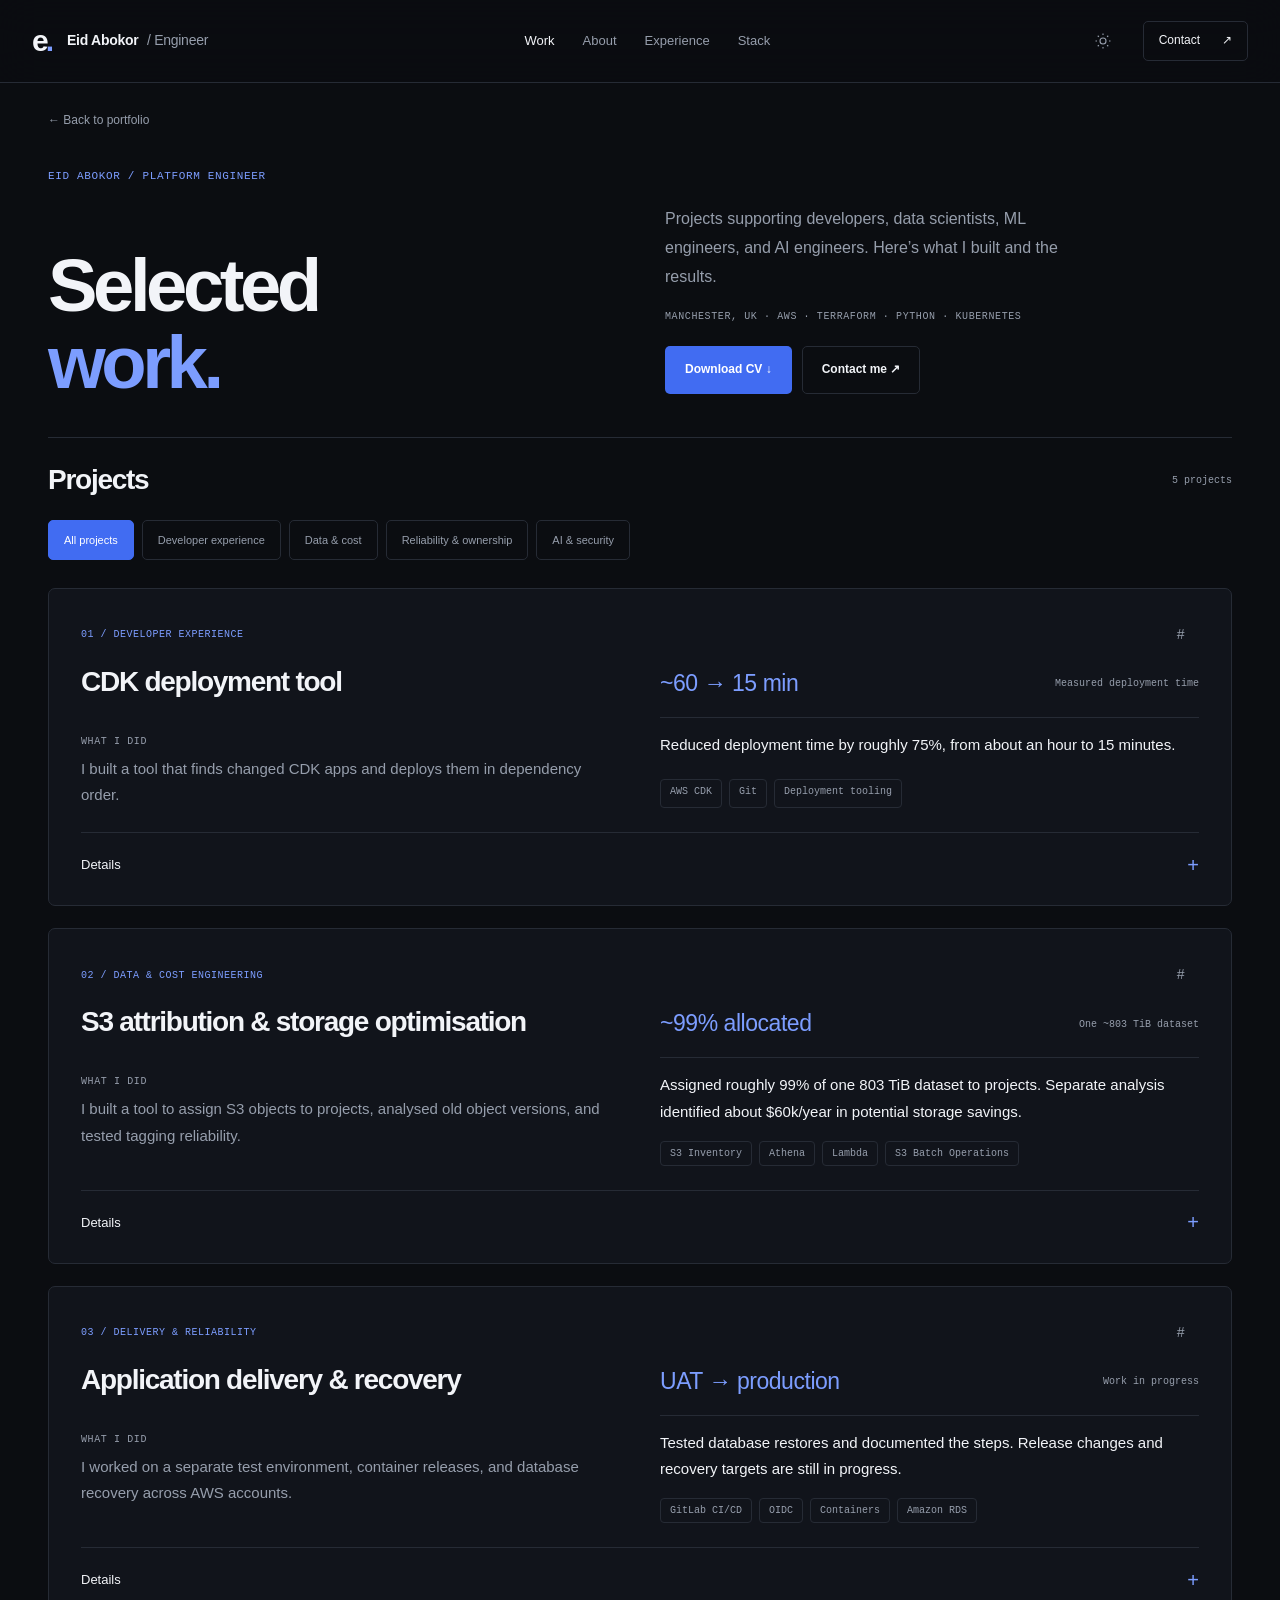
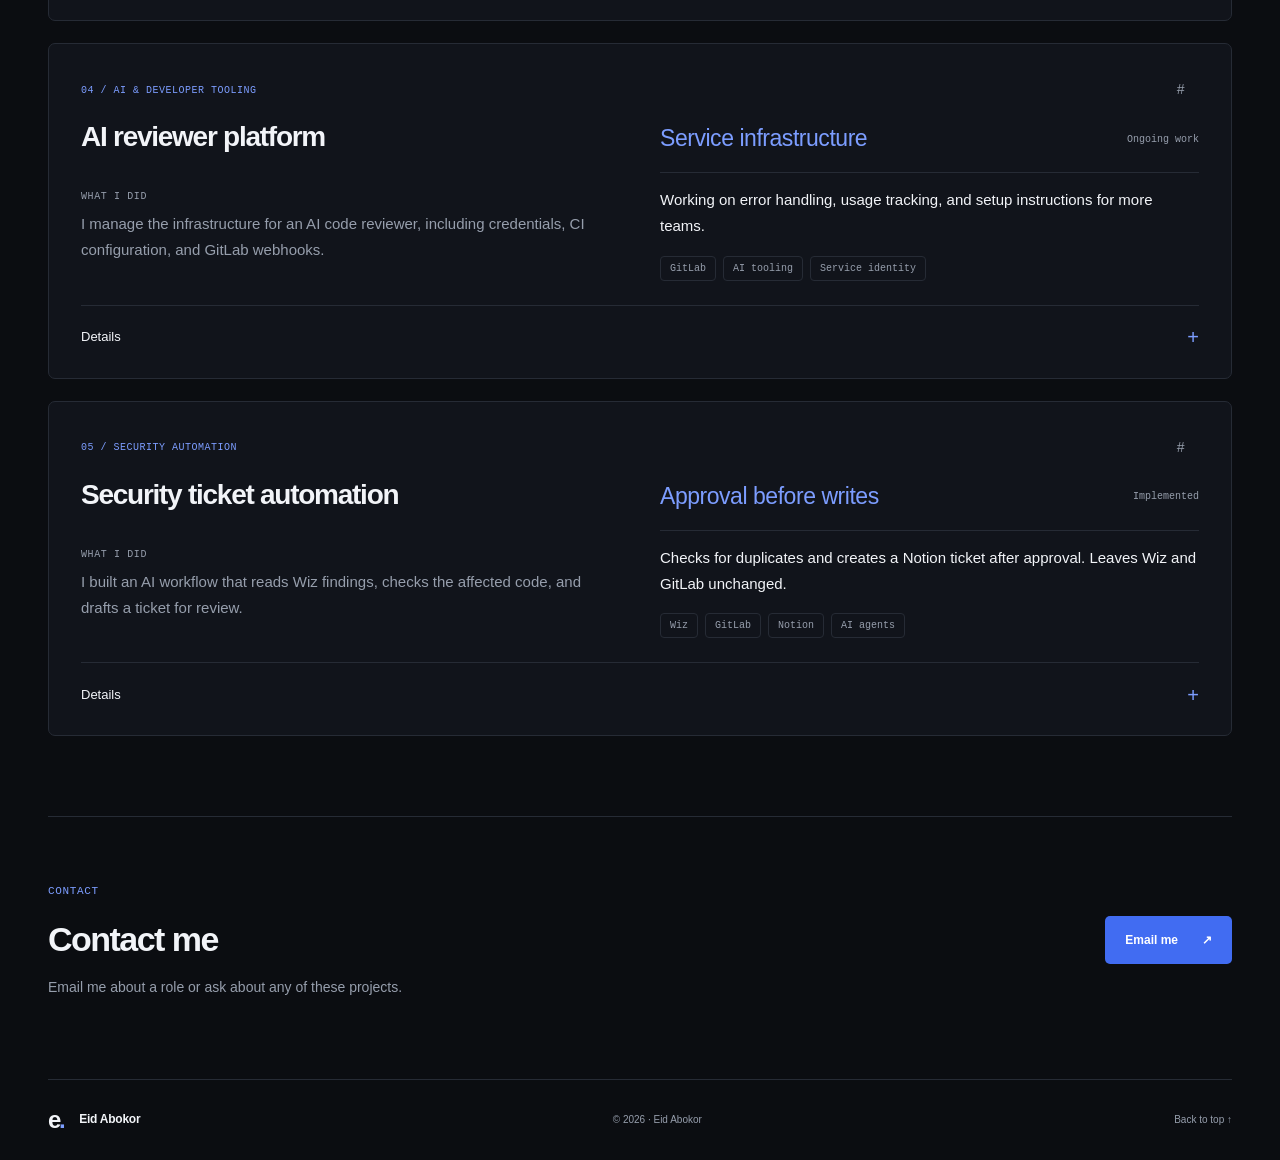
==== commit d4b58fcd: "Simplify portfolio copy and clarify supported engineering teams" ====
--- a/work.html
+++ b/work.html
@@ -5,7 +5,7 @@
   <meta name="viewport" content="width=device-width, initial-scale=1.0" />
   <meta name="description" content="Platform engineering stories by Eid Abokor: deployment tooling, S3 attribution, cloud cost analysis, reliability, and AI workflows." />
   <meta name="theme-color" content="#0b0d11" />
-  <title>Things I’ve worked on | Eid Abokor</title>
+  <title>Selected work | Eid Abokor</title>
   <script>try{document.documentElement.dataset.theme=localStorage.getItem('eid-portfolio-theme')==='light'?'light':'dark'}catch{}</script>
   <link rel="stylesheet" href="styles.css" />
   <link rel="stylesheet" href="work.css" />
@@ -17,21 +17,16 @@
   <header class="site-header"><div class="header-inner">
     <a class="brand" href="index.html" aria-label="Eid Abokor, home"><span class="brand-mark">e<span>.</span></span><span>Eid Abokor<span class="brand-role"> / Engineer</span></span></a>
     <nav class="site-nav" id="site-nav" aria-label="Primary navigation"><a href="work.html" aria-current="page">Work</a><a href="index.html#about">About</a><a href="index.html#experience">Experience</a><a href="index.html#stack">Stack</a></nav>
-    <div class="header-actions"><button class="theme-toggle" type="button" aria-label="Switch to light mode"><svg viewBox="0 0 24 24" fill="none" stroke="currentColor" stroke-width="1.5" aria-hidden="true"><circle cx="12" cy="12" r="4"/><path d="M12 2v2m0 16v2M2 12h2m16 0h2M5 5l1.5 1.5m11 11L19 19M5 19l1.5-1.5m11-11L19 5"/></svg></button><a class="header-contact" href="index.html#contact">Let’s talk <span aria-hidden="true">↗</span></a><button class="menu-button" type="button" aria-expanded="false" aria-controls="site-nav" aria-label="Open navigation"><span></span><span></span></button></div>
+    <div class="header-actions"><button class="theme-toggle" type="button" aria-label="Switch to light mode"><svg viewBox="0 0 24 24" fill="none" stroke="currentColor" stroke-width="1.5" aria-hidden="true"><circle cx="12" cy="12" r="4"/><path d="M12 2v2m0 16v2M2 12h2m16 0h2M5 5l1.5 1.5m11 11L19 19M5 19l1.5-1.5m11-11L19 5"/></svg></button><a class="header-contact" href="index.html#contact">Contact <span aria-hidden="true">↗</span></a><button class="menu-button" type="button" aria-expanded="false" aria-controls="site-nav" aria-label="Open navigation"><span></span><span></span></button></div>
   </div></header>
   <main id="main">
     <section class="work-hero container" id="top">
       <a class="text-link work-back" href="index.html">← Back to portfolio</a>
       <p class="eyebrow section-index">EID ABOKOR / PLATFORM ENGINEER</p>
-      <div class="work-intro"><h1>Things I’ve<br /><span>worked on.</span></h1><div><p>Platform Engineer at Quotient Therapeutics, previously Systems Engineer at AWS. I build cloud infrastructure, deployment tooling, and reliable platforms for data and AI teams.</p><p class="work-edition">MANCHESTER, UK · AWS · TERRAFORM · PYTHON · KUBERNETES</p><div class="work-actions"><a class="button primary" href="assets/Eid_Abokor_CV_2026-09-17.pdf" download>Download CV ↓</a><a class="button secondary" href="mailto:abokoreid1@yahoo.com">Contact me ↗</a></div></div></div>
-      <div class="work-highlights" aria-label="Selected outcomes">
-        <a href="#cdk-orchestration"><span class="highlight-label">DEPLOYMENT TIME</span><strong>60 <span>→</span> 15 min</strong><p>Roughly 75% less time deploying infrastructure <span aria-hidden="true">↗</span></p></a>
-        <a href="#s3-attribution"><span class="highlight-label">PROJECT ATTRIBUTION</span><strong>~99%</strong><p>Allocated across one ~803 TiB dataset <span aria-hidden="true">↗</span></p></a>
-        <a href="#s3-costs"><span class="highlight-label">COST OPPORTUNITY</span><strong>~$60k<span> / yr</span></strong><p>Estimated annualised avoidance identified <span aria-hidden="true">↗</span></p></a>
-      </div>
+      <div class="work-intro"><h1>Selected<br /><span>work.</span></h1><div><p>Projects supporting developers, data scientists, ML engineers, and AI engineers. Here’s what I built and the results.</p><p class="work-edition">MANCHESTER, UK · AWS · TERRAFORM · PYTHON · KUBERNETES</p><div class="work-actions"><a class="button primary" href="assets/Eid_Abokor_CV_2026-09-17.pdf" download>Download CV ↓</a><a class="button secondary" href="mailto:abokoreid1@yahoo.com">Contact me ↗</a></div></div></div>
     </section>
     <section class="container stories-section" aria-labelledby="stories-heading">
-      <div class="stories-heading"><h2 id="stories-heading">My contribution & impact.</h2><p id="story-count" role="status" aria-live="polite" aria-atomic="true">5 projects</p></div>
+      <div class="stories-heading"><h2 id="stories-heading">Projects</h2><p id="story-count" role="status" aria-live="polite" aria-atomic="true">5 projects</p></div>
       <div class="story-filters" role="group" aria-label="Filter projects by topic" hidden>
         <button type="button" data-filter="all" aria-pressed="true">All projects</button>
         <button type="button" data-filter="delivery" aria-pressed="false">Developer experience</button>
@@ -41,95 +36,68 @@
       </div>
       <div class="story-grid">
         <article class="story-card" id="cdk-orchestration" data-category="delivery" aria-labelledby="cdk-orchestration-title">
-          <div class="story-meta"><span>01 / Developer experience</span><a href="#cdk-orchestration" aria-label="Link to project: CDK deployment orchestration">#</a></div>
-          <h3 id="cdk-orchestration-title">CDK deployment orchestration</h3>
-          <p class="story-summary"><span class="contribution-label">MY CONTRIBUTION</span>I built an internal tool that detects changed CDK apps, resolves dependencies, and automates selective deployments.</p>
+          <div class="story-meta"><span>01 / Developer experience</span><a href="#cdk-orchestration" aria-label="Link to project: CDK deployment tool">#</a></div>
+          <h3 id="cdk-orchestration-title">CDK deployment tool</h3>
+          <p class="story-summary"><span class="contribution-label">WHAT I DID</span>I built a tool that finds changed CDK apps and deploys them in dependency order.</p>
           <div class="story-outcome"><strong>~60 → 15 min</strong><span>Measured deployment time</span></div>
           <p class="impact-description">Reduced deployment time by roughly 75%, from about an hour to 15 minutes.</p>
           <div class="tags"><span>AWS CDK</span><span>Git</span><span>Deployment tooling</span></div>
-          <details><summary><span>Technical details &amp; approach</span><span class="detail-toggle" aria-hidden="true">+</span></summary><div class="story-details">
-            <h4>The problem</h4><p>Multiple independent CDK apps lived in the same repositories. Whole-repository Bash deployments were slow and hard to manage.</p>
-            <h4>What I did</h4><ul><li>Built CDK Grunt, an internal tool that discovers CDK apps and maps Git changes to the apps they affect.</li><li>Resolved dependency-aware deployment order and added changed-only deployment and diff workflows.</li><li>Replaced repeated Bash deployment logic with reusable tooling and clear failure reporting.</li></ul>
-            <h4>Result</h4><p>Infrastructure deployment time fell from roughly 60 minutes to 15 minutes — about a 75% reduction.</p>
-            <div class="story-lesson"><h4>The takeaway</h4><p>Understanding app boundaries and dependencies made selective deployment practical.</p></div>
+          <details><summary><span>Details</span><span class="detail-toggle" aria-hidden="true">+</span></summary><div class="story-details">
+            <p>Deploying every CDK app in a repository took about an hour. I built a tool that maps Git changes to apps, checks dependencies, and deploys only what needs to change.</p><ul><li>Added change-only deployment and diff commands.</li><li>Replaced repeated Bash scripts with shared tooling and failure reports.</li></ul>
           </div></details>
         </article>
         <article class="story-card" id="s3-platform" data-category="data reliability" aria-labelledby="s3-platform-title">
           <div class="story-meta"><span>02 / Data &amp; cost engineering</span><a href="#s3-platform" aria-label="Link to project: S3 attribution &amp; storage optimisation">#</a></div>
           <h3 id="s3-platform-title">S3 attribution &amp; storage optimisation</h3>
-          <p class="story-summary"><span class="contribution-label">MY CONTRIBUTION</span>I designed and built S3 project attribution, analysed storage costs, and tuned processing reliability across large datasets.</p>
+          <p class="story-summary"><span class="contribution-label">WHAT I DID</span>I built a tool to assign S3 objects to projects, analysed old object versions, and tested tagging reliability.</p>
           <div class="story-outcome"><strong>~99% allocated</strong><span>One ~803 TiB dataset</span></div>
-          <p class="impact-description">Reached ~99% allocation on one ~803 TiB dataset and identified an estimated ~$60k/year in cost avoidance.</p>
+          <p class="impact-description">Assigned roughly 99% of one 803 TiB dataset to projects. Separate analysis identified about $60k/year in potential storage savings.</p>
           <div class="tags"><span>S3 Inventory</span><span>Athena</span><span>Lambda</span><span>S3 Batch Operations</span></div>
-          <details><summary><span>Technical details &amp; approach</span><span class="detail-toggle" aria-hidden="true">+</span></summary><div class="story-details">
-            <section class="project-chapter" id="s3-attribution" aria-labelledby="s3-attribution-heading"><h4 class="chapter-heading" id="s3-attribution-heading">01 / Project attribution</h4><h5>The problem</h5><p>Large S3 datasets lacked consistent project attribution, making ownership and storage-cost allocation difficult.</p>
-            <h5>What I did</h5><ul><li>Investigated metadata and existing mappings, then designed a workflow using S3 Inventory, Athena, S3 Batch Operations, Lambda, and object tagging.</li><li>Built a resolver that allocates objects only when there is enough evidence; uncertain objects remain unallocated.</li><li>Used version-aware manifests, dry runs, backups, and reconciliation, while preserving unrelated object tags.</li></ul>
-            <h5>Result</h5><p>One dataset of roughly 803 TiB reached approximately 99% project allocation.</p>
-            <div class="story-lesson"><h5>The takeaway</h5><p>At this scale, explicit uncertainty and reversible changes matter as much as coverage.</p></div></section><section class="project-chapter" id="s3-costs" aria-labelledby="s3-costs-heading"><h4 class="chapter-heading" id="s3-costs-heading">02 / Noncurrent versions &amp; cost analysis</h4><h5>The problem</h5><p>Historical, noncurrent S3 object versions were consuming significant storage.</p>
-            <h5>What I did</h5><ul><li>Used S3 Inventory and Athena to identify old versions and quantify potential storage savings.</li><li>Identified approximately 1.56 million noncurrent versions consuming around 210 TiB.</li><li>Helped establish tracking for archive and deletion savings and further lifecycle optimisation.</li></ul>
-            <h5>Estimated cost avoidance</h5><p>Identified an estimated $60k in annualised storage-cost avoidance, with additional opportunities for lifecycle and archive optimisation. Realised savings require separate tracking.</p>
-            <div class="story-lesson"><h5>The takeaway</h5><p>Separate identified opportunities, estimates, and achieved savings when reporting cost impact.</p></div></section><section class="project-chapter" id="lambda-concurrency" aria-labelledby="lambda-concurrency-heading"><h4 class="chapter-heading" id="lambda-concurrency-heading">03 / Concurrency &amp; reliable processing</h4><h5>The problem</h5><p>Increasing concurrency during large-scale S3 tagging correlated with more processing failures.</p>
-            <h5>What I did</h5><ul><li>Tested different concurrency levels and compared reliability.</li><li>Explored whether ECS workers could provide more control over worker count, request rate, retries, and back-pressure.</li><li>Recognised that both Lambda and ECS still call S3 APIs; a runtime change alone would not remove downstream pressure.</li></ul>
-            <h5>Tested finding</h5><p>Testing showed that reducing Lambda concurrency improved reliability. ECS workers remained an option under discussion for finer processing control.</p>
-            <div class="story-lesson"><h5>The takeaway</h5><p>The useful question is how fast millions of objects can be processed safely without overwhelming downstream systems.</p></div></section>
+          <details><summary><span>Details</span><span class="detail-toggle" aria-hidden="true">+</span></summary><div class="story-details">
+            <section class="project-chapter" id="s3-attribution" aria-labelledby="s3-attribution-heading"><h4 class="chapter-heading" id="s3-attribution-heading">Project attribution</h4><p>Storage ownership was unclear. I used S3 Inventory, Athena, Batch Operations, and Lambda to tag objects with their project. Objects without enough evidence stayed unallocated.</p><p>The process used version-aware manifests, dry runs, backups, and reconciliation. Existing unrelated tags were preserved.</p></section>
+<section class="project-chapter" id="s3-costs" aria-labelledby="s3-costs-heading"><h4 class="chapter-heading" id="s3-costs-heading">Old object versions</h4><p>Inventory analysis found about 1.56 million noncurrent versions using roughly 210 TiB. This identified an estimated $60k in annual storage savings, subject to archive or deletion decisions. It is an estimate, not confirmed savings.</p></section>
+<section class="project-chapter" id="lambda-concurrency" aria-labelledby="lambda-concurrency-heading"><h4 class="chapter-heading" id="lambda-concurrency-heading">Tagging reliability</h4><p>Higher Lambda concurrency caused more processing failures in testing. Lowering it improved reliability. I also explored ECS workers for more control over request rates and retries; moving runtimes alone would not remove pressure on S3.</p></section>
           </div></details>
         </article>
         <article class="story-card" id="application-platform" data-category="delivery reliability" aria-labelledby="application-platform-title">
           <div class="story-meta"><span>03 / Delivery &amp; reliability</span><a href="#application-platform" aria-label="Link to project: Application delivery &amp; recovery">#</a></div>
           <h3 id="application-platform-title">Application delivery &amp; recovery</h3>
-          <p class="story-summary"><span class="contribution-label">MY CONTRIBUTION</span>I worked on isolated UAT, immutable image promotion, and cross-account database recovery, alongside reusable deployment patterns.</p>
-          <div class="story-outcome"><strong>UAT → production</strong><span>Promotion &amp; recovery work</span></div>
-          <p class="impact-description">Tested recovery and documented procedures. Safer promotion and measurable recovery targets remain ongoing work.</p>
+          <p class="story-summary"><span class="contribution-label">WHAT I DID</span>I worked on a separate test environment, container releases, and database recovery across AWS accounts.</p>
+          <div class="story-outcome"><strong>UAT → production</strong><span>Work in progress</span></div>
+          <p class="impact-description">Tested database restores and documented the steps. Release changes and recovery targets are still in progress.</p>
           <div class="tags"><span>GitLab CI/CD</span><span>OIDC</span><span>Containers</span><span>Amazon RDS</span></div>
-          <details><summary><span>Technical details &amp; approach</span><span class="detail-toggle" aria-hidden="true">+</span></summary><div class="story-details">
-            <section class="project-chapter" id="immutable-promotion" aria-labelledby="immutable-promotion-heading"><h4 class="chapter-heading" id="immutable-promotion-heading">01 / UAT &amp; immutable promotion</h4><h5>The problem</h5><p>An application platform needed a safer way to test and promote changes into production.</p>
-            <h5>What I did</h5><ul><li>Worked on an isolated UAT environment and an immutable container promotion model.</li><li>Separated application deployment responsibilities from infrastructure management.</li><li>Designed least-privilege GitLab OIDC access for deployment workflows.</li></ul>
-            <h5>Design goal</h5><p>The goal is to validate an image in UAT and promote that same artifact to production, reducing drift and making deployments easier to reason about.</p>
-            <div class="story-lesson"><h5>The takeaway</h5><p>Clear ownership boundaries and artifact identity make the release path easier to understand.</p></div></section><section class="project-chapter" id="disaster-recovery" aria-labelledby="disaster-recovery-heading"><h4 class="chapter-heading" id="disaster-recovery-heading">02 / Disaster recovery</h4><h5>The problem</h5><p>The team needed confidence that the platform could recover from database or infrastructure failure.</p>
-            <h5>What I did</h5><ul><li>Worked on RDS recovery testing and cross-account backup and restore into an isolated disaster recovery environment.</li><li>Tested restoration rather than relying only on the existence of backups.</li><li>Documented recovery procedures and worked toward measurable recovery objectives.</li></ul>
-            <h5>Recovery work</h5><p>Tested recovery and documented procedures. Measurable recovery time and recovery point objectives (RTO/RPO) remain a work in progress.</p>
-            <div class="story-lesson"><h5>The takeaway</h5><p>A backup becomes useful operational evidence when the recovery process is exercised.</p></div></section><section class="project-chapter" id="golden-path" aria-labelledby="golden-path-heading"><h4 class="chapter-heading" id="golden-path-heading">03 / Related work: a reusable deployment path</h4><h5>The problem</h5><p>Application delivery could require separate application and infrastructure changes, creating manual steps and ambiguity about ownership.</p>
-            <h5>What I did</h5><ul><li>Worked on a deployment model where application repositories can deploy within platform-defined guardrails.</li><li>Used reusable infrastructure patterns, least-privilege roles, gated promotion, and immutable artifacts.</li><li>Defined boundaries between stable platform infrastructure and application deployment.</li></ul>
-            <h5>Design goal</h5><p>The goal is to reduce manual deployment steps and configuration drift while avoiding competing control planes.</p>
-            <div class="story-lesson"><h5>The takeaway</h5><p>A useful platform makes the supported path clear and gives teams room to work within it.</p></div></section>
+          <details><summary><span>Details</span><span class="detail-toggle" aria-hidden="true">+</span></summary><div class="story-details">
+            <section class="project-chapter" id="immutable-promotion" aria-labelledby="immutable-promotion-heading"><h4 class="chapter-heading" id="immutable-promotion-heading">Testing and releases</h4><p>I worked on an isolated user acceptance testing (UAT) environment and a release process that promotes the same container image into production. I designed GitLab OIDC access with limited deployment permissions.</p></section>
+<section class="project-chapter" id="disaster-recovery" aria-labelledby="disaster-recovery-heading"><h4 class="chapter-heading" id="disaster-recovery-heading">Database recovery</h4><p>I worked on RDS restore tests across AWS accounts, using an isolated recovery environment, and documented the recovery steps. Recovery time and data-loss targets are still being defined.</p></section>
+<section class="project-chapter" id="golden-path" aria-labelledby="golden-path-heading"><h4 class="chapter-heading" id="golden-path-heading">Related deployment work</h4><p>I also worked on shared deployment patterns: application repositories handle releases, while the platform manages infrastructure, permissions, and approval stages. The aim is to reduce manual steps and conflicting configuration changes.</p></section>
           </div></details>
         </article>
         <article class="story-card" id="ai-reviewer" data-category="ai-security" aria-labelledby="ai-reviewer-title">
           <div class="story-meta"><span>04 / AI &amp; developer tooling</span><a href="#ai-reviewer" aria-label="Link to project: AI reviewer platform">#</a></div>
           <h3 id="ai-reviewer-title">AI reviewer platform</h3>
-          <p class="story-summary"><span class="contribution-label">MY CONTRIBUTION</span>I took ownership of the platform around an AI reviewer: service identity, CI security, webhook reliability, and onboarding.</p>
-          <div class="story-outcome"><strong>Platform ownership</strong><span>Ongoing work</span></div>
-          <p class="impact-description">Ongoing work to make the service reliable and repeatable for additional teams, with usage and cost visibility.</p>
+          <p class="story-summary"><span class="contribution-label">WHAT I DID</span>I manage the infrastructure for an AI code reviewer, including credentials, CI configuration, and GitLab webhooks.</p>
+          <div class="story-outcome"><strong>Service infrastructure</strong><span>Ongoing work</span></div>
+          <p class="impact-description">Working on error handling, usage tracking, and setup instructions for more teams.</p>
           <div class="tags"><span>GitLab</span><span>AI tooling</span><span>Service identity</span></div>
-          <details><summary><span>Technical details &amp; approach</span><span class="detail-toggle" aria-hidden="true">+</span></summary><div class="story-details">
-            <h4>The problem</h4><p>An AI reviewer prototype already had working GitLab hooks, but needed a reliable platform that other teams could safely use.</p>
-            <h4>What I did</h4><ul><li>Took ownership of platform engineering: service-account identity, dedicated API credentials, and secure CI configuration.</li><li>Focused on webhook reliability, failure handling, cost and usage visibility, and documentation.</li><li>Preserved read-only restrictions and used dry runs for real merge request testing.</li></ul>
-            <h4>Ongoing work</h4><p>The platform work focuses on reliable service operation, secure access, usage visibility, and repeatable onboarding. Model, prompt, and review-quality work is owned separately.</p>
-            <div class="story-lesson"><h4>The takeaway</h4><p>Productionising AI also means owning identity, reliability, operational costs, and the onboarding experience.</p></div>
+          <details><summary><span>Details</span><span class="detail-toggle" aria-hidden="true">+</span></summary><div class="story-details">
+            <p>The reviewer already had working GitLab hooks. My part is the service infrastructure: service accounts, API credentials, CI settings, webhook failures, and usage costs. Another engineer handles the model and review quality.</p><p>I kept the reviewer’s read-only restrictions and used dry runs when testing on real merge requests. Documentation and onboarding for additional projects are ongoing.</p>
           </div></details>
         </article>
         <article class="story-card" id="security-automation" data-category="ai-security" aria-labelledby="security-automation-title">
-          <div class="story-meta"><span>05 / Security automation</span><a href="#security-automation" aria-label="Link to project: Wiz finding-to-ticket workflow">#</a></div>
-          <h3 id="security-automation-title">Wiz finding-to-ticket workflow</h3>
-          <p class="story-summary"><span class="contribution-label">MY CONTRIBUTION</span>I built an agent workflow that investigates security findings, identifies likely owners, and prepares remediation tickets.</p>
-          <div class="story-outcome"><strong>Human-approved workflow</strong><span>Workflow built</span></div>
-          <p class="impact-description">Creates one trackable ticket after human approval, with duplicate checks and an audit trail.</p>
+          <div class="story-meta"><span>05 / Security automation</span><a href="#security-automation" aria-label="Link to project: Security ticket automation">#</a></div>
+          <h3 id="security-automation-title">Security ticket automation</h3>
+          <p class="story-summary"><span class="contribution-label">WHAT I DID</span>I built an AI workflow that reads Wiz findings, checks the affected code, and drafts a ticket for review.</p>
+          <div class="story-outcome"><strong>Approval before writes</strong><span>Implemented</span></div>
+          <p class="impact-description">Checks for duplicates and creates a Notion ticket after approval. Leaves Wiz and GitLab unchanged.</p>
           <div class="tags"><span>Wiz</span><span>GitLab</span><span>Notion</span><span>AI agents</span></div>
-          <details><summary><span>Technical details &amp; approach</span><span class="detail-toggle" aria-hidden="true">+</span></summary><div class="story-details">
-            <h4>The problem</h4><p>Security alerts required manual investigation to locate affected code, identify an owner, and define remediation work.</p>
-            <h4>What I did</h4><ul><li>Built a workflow that reads the finding and identifies the affected repository or dependency.</li><li>Used Git history to investigate likely ownership and checked Notion for duplicate tickets.</li><li>Prepared a consistent Service Desk ticket with evidence and remediation instructions, requiring human approval before writing.</li></ul>
-            <h4>Workflow built</h4><p>Security findings become assigned, trackable remediation work with human control and an audit trail. After approval, the workflow creates one Notion ticket and does not modify Wiz or GitLab.</p>
-            <div class="story-lesson"><h4>The takeaway</h4><p>Useful automation can prepare the investigation while keeping consequential actions explicit and reviewable.</p></div>
+          <details><summary><span>Details</span><span class="detail-toggle" aria-hidden="true">+</span></summary><div class="story-details">
+            <p>Investigating a Wiz alert meant finding the affected repository, checking ownership, and writing a ticket by hand. I connected Wiz, GitLab, and Notion to prepare that work.</p><ul><li>Read the finding and locate the affected repository or dependency.</li><li>Check Git history for likely ownership and Notion for duplicate tickets.</li><li>Draft a ticket with evidence and remediation steps.</li><li>Create one Notion ticket only after human approval.</li></ul>
           </div></details>
         </article>
       </div>
     </section>
-    <section class="container ownership-context" aria-labelledby="ownership-heading" id="platform-ownership">
-      <p class="eyebrow section-index">ACROSS THE PROJECTS / ONGOING RESPONSIBILITY</p>
-      <div><h2 id="ownership-heading">Owning the platform<br />behind the teams.</h2><div><p>As the primary Platform Engineer supporting data engineering, AI, and bioinformatics, I work across AWS, EKS/ECS, IAM, networking, storage, deployment, observability, and reliability.</p><p>I work directly with scientists and technical teams to turn requirements into infrastructure solutions, with increasing responsibility for architecture decisions, operational standards, security, and documentation.</p></div></div>
-    </section>
-    <section class="container work-closing" aria-labelledby="work-contact-heading"><div><p class="eyebrow section-index">LET’S TALK ENGINEERING</p><h2 id="work-contact-heading">Let’s talk about your team.</h2><p>Get in touch to discuss platform engineering opportunities and the experience I could bring to your team.</p></div><a class="button primary" href="mailto:abokoreid1@yahoo.com">Get in touch <span aria-hidden="true">↗</span></a></section>
+    <section class="container work-closing" aria-labelledby="work-contact-heading"><div><p class="eyebrow section-index">CONTACT</p><h2 id="work-contact-heading">Contact me</h2><p>Email me about a role or ask about any of these projects.</p></div><a class="button primary" href="mailto:abokoreid1@yahoo.com">Email me <span aria-hidden="true">↗</span></a></section>
   </main>
-  <footer class="container"><a class="brand" href="index.html"><span class="brand-mark">e<span>.</span></span><span>Eid Abokor</span></a><p>© <span id="year">2026</span> · Built with purpose.</p><a class="back-top" href="#top">Back to top ↑</a></footer>
+  <footer class="container"><a class="brand" href="index.html"><span class="brand-mark">e<span>.</span></span><span>Eid Abokor</span></a><p>© <span id="year">2026</span> · Eid Abokor</p><a class="back-top" href="#top">Back to top ↑</a></footer>
 </body>
 </html>
--- a/styles.css
+++ b/styles.css
@@ -25,3 +25,6 @@
 
 /* Put professional outcomes before repository examples. */
 .impact-section{padding-bottom:0}.impact-grid{display:grid;grid-template-columns:repeat(3,1fr);gap:18px}.impact-grid>a{display:flex;flex-direction:column;padding:27px;border:1px solid var(--line);border-radius:7px;background:var(--surface)}.impact-grid>a:hover{border-color:var(--accent)}.impact-grid .eyebrow{font-size:9px;color:var(--muted)}.impact-grid strong{font-size:30px;letter-spacing:-.04em;line-height:1.2;color:var(--accent);font-weight:550;margin-block:25px 17px}.impact-grid h3{font-size:20px;font-weight:550;line-height:1.3}.impact-grid p{font-size:14px;color:var(--muted);line-height:1.8;margin-block:14px 22px}.impact-stack{font:10px var(--mono);line-height:1.8;color:var(--muted);margin-top:auto}.impact-link{font-size:12px;margin-top:24px}.hero-summary{font-size:17px}.hero-footnote{font-size:12px}@media(max-width:1000px){.impact-grid{grid-template-columns:1fr}.impact-grid>a{padding:25px}.impact-grid strong{margin-block:17px 12px}.impact-grid p{max-width:60ch}}@media(max-width:600px){.hero-summary{font-size:15px}.hero-footnote{font-size:11px}}
+
+/* Personal introduction without the decorative architecture panel. */
+.hero-portrait{margin:0;justify-self:end;width:min(100%,350px)}.hero-portrait img{width:100%;height:390px;object-fit:cover;object-position:center 38%;border-radius:6px}.hero-portrait figcaption{margin-top:12px;color:var(--muted);font-size:12px}.about-plain{display:grid;grid-template-columns:1fr 1.5fr;gap:60px}.about-plain p{font-size:16px;line-height:1.85;color:var(--muted);max-width:650px}.about-plain p+p{margin-top:16px}@media(max-width:800px){.hero-portrait{justify-self:start;width:240px}.hero-portrait img{height:270px}.about-plain{grid-template-columns:1fr;gap:25px}}@media(max-width:600px){.hero{gap:30px}.hero-portrait{width:160px}.hero-portrait img{height:180px}.about-plain p{font-size:15px}}
